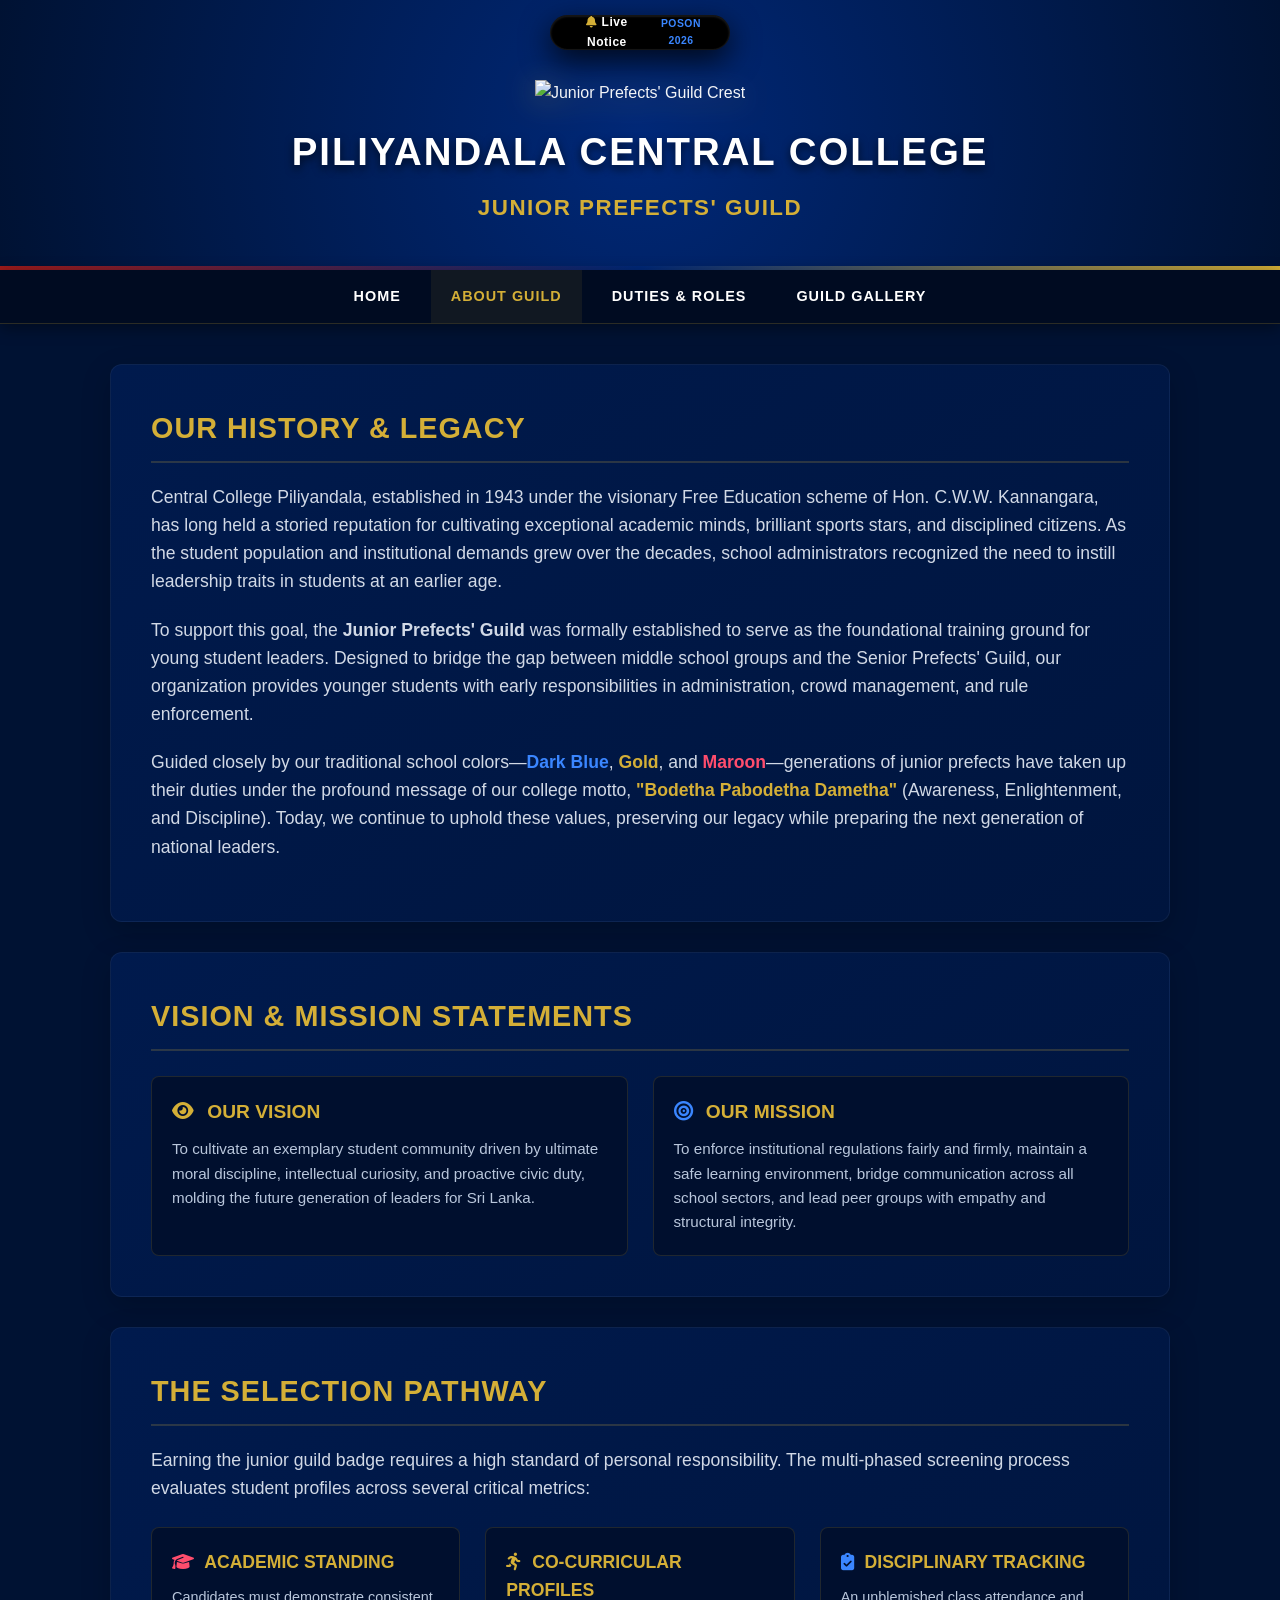
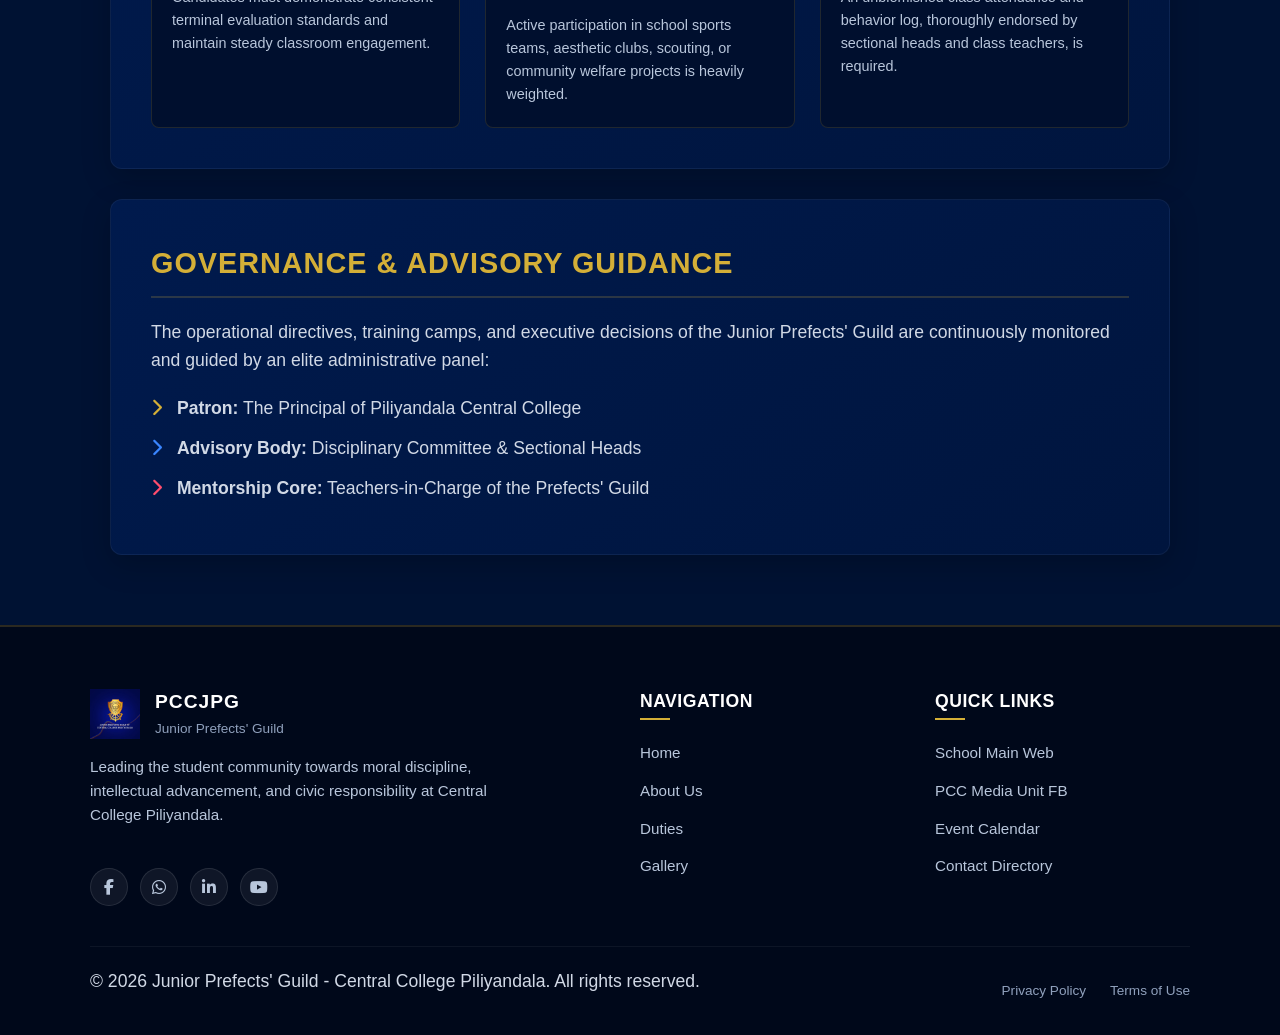
==== about.html @ 71991568 "Add files via upload" ====
<!DOCTYPE html>
<html lang="en">
<head>
    <meta charset="UTF-8">
    <meta name="viewport" content="width=device-width, initial-scale=1.0">
    <title>About Us | Junior Prefect Guild</title>
    <link rel="icon" type="image/png" href="logo2.png">
    <link rel="stylesheet" href="https://cdnjs.cloudflare.com/ajax/libs/font-awesome/6.4.2/css/all.min.css">
    <link rel="stylesheet" href="style.css">
</head>
<body>

    <header>
        <div class="dynamic-island-wrapper" tabIndex="0">
            <div class="dynamic-island">
                <div class="island-compact">
                    <span><i class="fas fa-bell"></i> Live Notice</span>
                    <span style="color: #3a86ff; font-size: 0.65rem;">POSON 2026</span>
                </div>
                <div class="island-expanded">
                    <div class="island-header">
                        <h4>Bathi Gee Saraniya</h4>
                        <span class="island-tag">June 2026</span>
                    </div>
                    <p>In commemoration of Poson, the Guild will actively spearhead event crowd control management, safety zoning blueprints, and traditional structural lantern lighting architectures at the main school arena.</p>
                </div>
            </div>
        </div>

        <img src="logo1.png" alt="Junior Prefects' Guild Crest" class="crest-img">
        <h1>Piliyandala Central College</h1>
        <div class="subtitle">Junior Prefects' Guild</div>
    </header>

    <nav>
        <a href="index.html">Home</a>
        <a href="about.html" class="active">About Guild</a>
        <a href="duties.html">Duties & Roles</a>
        <a href="gallery.html">Guild Gallery</a>
    </nav>

    <div class="container">
        <section>
            <h2>Our History & Legacy</h2>
            <p>Central College Piliyandala, established in 1943 under the visionary Free Education scheme of Hon. C.W.W. Kannangara, has long held a storied reputation for cultivating exceptional academic minds, brilliant sports stars, and disciplined citizens. As the student population and institutional demands grew over the decades, school administrators recognized the need to instill leadership traits in students at an earlier age.</p>
            <p>To support this goal, the <strong>Junior Prefects' Guild</strong> was formally established to serve as the foundational training ground for young student leaders. Designed to bridge the gap between middle school groups and the Senior Prefects' Guild, our organization provides younger students with early responsibilities in administration, crowd management, and rule enforcement.</p>
            <p>Guided closely by our traditional school colors—<span class="color-blue">Dark Blue</span>, <span class="color-gold">Gold</span>, and <span class="color-maroon">Maroon</span>—generations of junior prefects have taken up their duties under the profound message of our college motto, <span class="color-gold">"Bodetha Pabodetha Dametha"</span> (Awareness, Enlightenment, and Discipline). Today, we continue to uphold these values, preserving our legacy while preparing the next generation of national leaders.</p>
        </section>

        <section>
            <h2>Vision & Mission Statements</h2>
            <div class="grid">
                <div class="card">
                    <div class="card-content">
                        <h3><i class="fas fa-eye" style="color: #d4af37; margin-right: 8px;"></i> Our Vision</h3>
                        <p>To cultivate an exemplary student community driven by ultimate moral discipline, intellectual curiosity, and proactive civic duty, molding the future generation of leaders for Sri Lanka.</p>
                    </div>
                </div>
                <div class="card">
                    <div class="card-content">
                        <h3><i class="fas fa-bullseye" style="color: #3a86ff; margin-right: 8px;"></i> Our Mission</h3>
                        <p>To enforce institutional regulations fairly and firmly, maintain a safe learning environment, bridge communication across all school sectors, and lead peer groups with empathy and structural integrity.</p>
                    </div>
                </div>
            </div>
        </section>

        <section>
            <h2>The Selection Pathway</h2>
            <p>Earning the junior guild badge requires a high standard of personal responsibility. The multi-phased screening process evaluates student profiles across several critical metrics:</p>
            <div class="grid" style="grid-template-columns: repeat(auto-fit, minmax(240px, 1fr));">
                <div class="card">
                    <div class="card-content">
                        <h3 style="font-size: 1.1rem;"><i class="fas fa-graduation-cap" style="color: #ff4d6d; margin-right: 6px;"></i> Academic Standing</h3>
                        <p style="font-size: 0.9rem; color: #b8c6db;">Candidates must demonstrate consistent terminal evaluation standards and maintain steady classroom engagement.</p>
                    </div>
                </div>
                <div class="card">
                    <div class="card-content">
                        <h3 style="font-size: 1.1rem;"><i class="fas fa-running" style="color: #d4af37; margin-right: 6px;"></i> Co-Curricular Profiles</h3>
                        <p style="font-size: 0.9rem; color: #b8c6db;">Active participation in school sports teams, aesthetic clubs, scouting, or community welfare projects is heavily weighted.</p>
                    </div>
                </div>
                <div class="card">
                    <div class="card-content">
                        <h3 style="font-size: 1.1rem;"><i class="fas fa-clipboard-check" style="color: #3a86ff; margin-right: 6px;"></i> Disciplinary Tracking</h3>
                        <p style="font-size: 0.9rem; color: #b8c6db;">An unblemished class attendance and behavior log, thoroughly endorsed by sectional heads and class teachers, is required.</p>
                    </div>
                </div>
            </div>
        </section>

        <section>
            <h2>Governance & Advisory Guidance</h2>
            <p>The operational directives, training camps, and executive decisions of the Junior Prefects' Guild are continuously monitored and guided by an elite administrative panel:</p>
            <ul style="list-style-type: none; padding-left: 0; color: #d1d9e6; font-size: 1.1rem;">
                <li style="margin-bottom: 12px;"><i class="fas fa-chevron-right" style="color: #d4af37; margin-right: 10px;"></i> <strong>Patron:</strong> The Principal of Piliyandala Central College</li>
                <li style="margin-bottom: 12px;"><i class="fas fa-chevron-right" style="color: #3a86ff; margin-right: 10px;"></i> <strong>Advisory Body:</strong> Disciplinary Committee & Sectional Heads</li>
                <li style="margin-bottom: 12px;"><i class="fas fa-chevron-right" style="color: #ff4d6d; margin-right: 10px;"></i> <strong>Mentorship Core:</strong> Teachers-in-Charge of the Prefects' Guild</li>
            </ul>
        </section>
    </div>

    <footer>
        <div class="footer-container">
            <div class="footer-branding">
                <div class="footer-logo-area">
                    <img src="logo.png" alt="Guild Logo" class="footer-logo">
                    <div class="footer-title">
                        <h3>PCCJPG</h3>
                        <p>Junior Prefects' Guild</p>
                    </div>
                </div>
                <p class="footer-desc">Leading the student community towards moral discipline, intellectual advancement, and civic responsibility at Central College Piliyandala.</p>
                <div class="footer-socials">
                    <a href="#" class="social-icon" aria-label="Facebook"><i class="fab fa-facebook-f"></i></a>
                    <a href="#" class="social-icon" aria-label="WhatsApp"><i class="fab fa-whatsapp"></i></a>
                    <a href="#" class="social-icon" aria-label="LinkedIn"><i class="fab fa-linkedin-in"></i></a>
                    <a href="#" class="social-icon" aria-label="YouTube"><i class="fab fa-youtube"></i></a>
                </div>
            </div>

            <div class="footer-column">
                <h4>Navigation</h4>
                <ul>
                    <li><a href="index.html">Home</a></li>
                    <li><a href="about.html">About Us</a></li>
                    <li><a href="duties.html">Duties</a></li>
                    <li><a href="gallery.html">Gallery</a></li>
                </ul>
            </div>

            <div class="footer-column">
                <h4>Quick Links</h4>
                <ul>
                    <li><a href="https://piliyandalacentral.lk/">School Main Web</a></li>
                    <li><a href="https://www.facebook.com/pccmediaunit/">PCC Media Unit FB</a></li>
                    <li><a href="#">Event Calendar</a></li>
                    <li><a href="#">Contact Directory</a></li>
                </ul>
            </div>
        </div>
        <div class="footer-bottom">
            <p>&copy; 2026 Junior Prefects' Guild - Central College Piliyandala. All rights reserved.</p>
            <div class="footer-bottom-links">
                <a href="#">Privacy Policy</a>
                <a href="#">Terms of Use</a>
            </div>
        </div>
    </footer>

</body>
</html>
---- style.css ----
/* ==========================================
   1. RESET & BASE STYLES
   ========================================== */
* {
    margin: 0;
    padding: 0;
    box-sizing: border-box;
    font-family: 'Segoe UI', -apple-system, BlinkMacSystemFont, Roboto, sans-serif;
}

body {
    background-color: #001233; /* Dark Navy Blue */
    color: #f4f6f9;
    line-height: 1.6;
    display: flex;
    flex-direction: column;
    min-height: 100vh;
}

/* ==========================================
   2. HEADER & HERO SECTION
   ========================================== */
header {
    background: radial-gradient(circle at center, #002878 0%, #001233 100%);
    padding: 80px 20px 40px 20px; /* Increased top padding to accommodate the Island */
    text-align: center;
    position: relative;
    border-bottom: 4px solid #d4af37; /* Gold Accent */
}

header::before {
    content: '';
    position: absolute;
    bottom: -4px;
    left: 0;
    width: 100%;
    height: 4px;
    background: linear-gradient(90deg, #9e1b1b 0%, #002878 50%, #d4af37 100%);
    z-index: 2;
}

.crest-img {
    width: 140px;
    height: auto;
    margin-bottom: 15px;
    filter: drop-shadow(0px 4px 15px rgba(212, 175, 55, 0.4));
}

h1 {
    font-size: 2.4rem;
    color: #ffffff;
    text-transform: uppercase;
    letter-spacing: 2px;
    margin-bottom: 8px;
    text-shadow: 0px 4px 8px rgba(0, 0, 0, 0.6);
}

.subtitle {
    font-size: 1.4rem;
    color: #d4af37;
    font-weight: 700;
    text-transform: uppercase;
    letter-spacing: 1.5px;
}

/* ==========================================
   3. NAVIGATION BAR
   ========================================== */
nav {
    background-color: #000b21;
    box-shadow: 0 4px 15px rgba(0,0,0,0.4);
    position: sticky;
    top: 0;
    z-index: 1000;
    border-bottom: 1px solid rgba(212, 175, 55, 0.2);
    display: flex;
    justify-content: center;
    gap: 10px;
}

nav a {
    color: #ffffff;
    text-decoration: none;
    padding: 15px 20px;
    font-weight: 600;
    font-size: 0.9rem;
    text-transform: uppercase;
    letter-spacing: 1px;
    transition: all 0.3s ease;
}

nav a:hover, nav a.active {
    color: #d4af37;
    background-color: rgba(212, 175, 55, 0.08);
}

/* ==========================================
   4. MAIN CONTENT LAYOUT
   ========================================== */
.container {
    max-width: 1100px;
    margin: 40px auto;
    padding: 0 20px;
    flex: 1; 
}

section {
    background: linear-gradient(145deg, #001a4d, #00153e);
    padding: 40px;
    border-radius: 12px;
    margin-bottom: 30px;
    box-shadow: 0 10px 30px rgba(0,0,0,0.2);
    border: 1px solid rgba(255, 255, 255, 0.05);
}

h2 {
    color: #d4af37;
    margin-bottom: 20px;
    font-size: 1.8rem;
    font-weight: 600;
    text-transform: uppercase;
    letter-spacing: 1px;
    border-bottom: 2px solid rgba(212, 175, 55, 0.2);
    padding-bottom: 10px;
}

p {
    font-size: 1.1rem;
    color: #d1d9e6;
    margin-bottom: 20px;
}

.color-blue { color: #3a86ff; font-weight: bold; }
.color-gold { color: #d4af37; font-weight: bold; }
.color-maroon { color: #ff4d6d; font-weight: bold; }

/* ==========================================
   5. CARDS & GRID SYSTEM
   ========================================== */
.grid {
    display: grid;
    grid-template-columns: repeat(auto-fit, minmax(280px, 1fr));
    gap: 25px;
    margin-top: 25px;
}

.card {
    background-color: #000f2e;
    border-radius: 8px;
    border: 1px solid rgba(212, 175, 55, 0.15);
    overflow: hidden;
    transition: all 0.3s ease;
}

.card:hover {
    transform: translateY(-5px);
    border-color: #d4af37;
    box-shadow: 0 12px 25px rgba(0,0,0,0.4);
}

.image-container {
    width: 100%;
    height: 200px;
    background-color: #001a4d;
    position: relative;
    display: flex;
    align-items: center;
    justify-content: center;
    border-bottom: 3px solid #d4af37;
}

.image-container img {
    width: 100%;
    height: 100%;
    object-fit: cover;
}

.image-fallback-text {
    position: absolute;
    color: #8fa0bc;
    font-size: 0.85rem;
    text-transform: uppercase;
    letter-spacing: 1px;
    font-weight: bold;
    text-align: center;
    padding: 10px;
}

.card-content {
    padding: 20px;
}

.card h3 {
    color: #d4af37;
    margin-bottom: 10px;
    font-size: 1.2rem;
    text-transform: uppercase;
}

.card p {
    font-size: 0.95rem;
    color: #b8c6db;
    margin-bottom: 0;
}

/* ==========================================
   6. ADVANCED FOOTER
   ========================================== */
footer {
    background-color: #00081a;
    border-top: 2px solid rgba(212, 175, 55, 0.2);
    padding: 60px 20px 20px 20px;
    margin-top: auto;
}

.footer-container {
    max-width: 1100px;
    margin: 0 auto;
    display: grid;
    grid-template-columns: 2fr 1fr 1fr;
    gap: 40px;
    padding-bottom: 40px;
    border-bottom: 1px solid rgba(255, 255, 255, 0.05);
}

.footer-branding {
    display: flex;
    flex-direction: column;
    gap: 15px;
}

.footer-logo-area {
    display: flex;
    align-items: center;
    gap: 15px;
}

.footer-logo {
    width: 50px;
    height: auto;
}

.footer-title h3 {
    font-size: 1.2rem;
    color: #ffffff;
    text-transform: uppercase;
    letter-spacing: 1px;
}

.footer-title p {
    font-size: 0.85rem;
    color: #8fa0bc;
    margin-bottom: 0;
}

.footer-desc {
    font-size: 0.95rem;
    color: #b8c6db;
    max-width: 400px;
}

.footer-socials {
    display: flex;
    gap: 12px;
    margin-top: 5px;
}

.social-icon {
    width: 38px;
    height: 38px;
    background-color: rgba(255, 255, 255, 0.06);
    border: 1px solid rgba(255, 255, 255, 0.1);
    border-radius: 50%;
    display: flex;
    align-items: center;
    justify-content: center;
    color: #b8c6db;
    text-decoration: none;
    font-size: 1rem;
    transition: all 0.3s cubic-bezier(0.25, 0.8, 0.25, 1);
}

.social-icon:hover {
    background-color: #d4af37;
    color: #00081a;
    border-color: #d4af37;
    transform: translateY(-3px);
    box-shadow: 0 5px 15px rgba(212, 175, 55, 0.3);
}

.footer-column h4 {
    color: #ffffff;
    font-size: 1.1rem;
    margin-bottom: 20px;
    text-transform: uppercase;
    letter-spacing: 0.5px;
    position: relative;
    padding-bottom: 5px;
}

.footer-column h4::after {
    content: '';
    position: absolute;
    bottom: 0;
    left: 0;
    width: 30px;
    height: 2px;
    background-color: #d4af37;
}

.footer-column ul {
    list-style: none;
}

.footer-column ul li {
    margin-bottom: 12px;
}

.footer-column ul li a {
    color: #b8c6db;
    text-decoration: none;
    font-size: 0.95rem;
    transition: color 0.2s ease;
}

.footer-column ul li a:hover {
    color: #d4af37;
}

.footer-bottom {
    max-width: 1100px;
    margin: 20px auto 0 auto;
    display: flex;
    justify-content: space-between;
    align-items: center;
    font-size: 0.85rem;
    color: #8fa0bc;
}

.footer-bottom-links a {
    color: #8fa0bc;
    text-decoration: none;
    margin-left: 20px;
}

.footer-bottom-links a:hover {
    color: #d4af37;
}

/* ==========================================
   7. RESPONSIVE DESIGN
   ========================================== */
@media (max-width: 768px) {
    header { padding: 50px 15px 30px 15px; }
    .crest-img { width: 110px; }
    h1 { font-size: 1.6rem; }
    .subtitle { font-size: 1.1rem; }
    
    nav {
        flex-direction: column;
        gap: 0;
    }
    nav a {
        padding: 12px 0;
        width: 100%;
        text-align: center;
        border-bottom: 1px solid rgba(255,255,255,0.05);
    }
    
    section { padding: 25px 20px; }

    .footer-container {
        grid-template-columns: 1fr;
        gap: 30px;
    }

    .footer-bottom {
        flex-direction: column;
        gap: 10px;
        text-align: center;
    }
    .footer-bottom-links a {
        margin: 0 10px;
    }
}

/* ==========================================
   8. APPLE DYNAMIC ISLAND COMPONENT
   ========================================== */
.dynamic-island-wrapper {
    position: absolute;
    top: 15px;
    left: 50%;
    transform: translateX(-50%);
    z-index: 9999;
    perspective: 1000px;
}

.dynamic-island {
    width: 180px;
    height: 35px;
    background-color: #000000;
    border-radius: 30px;
    border: 1px solid rgba(255, 255, 255, 0.08);
    box-shadow: 0 10px 30px rgba(0, 0, 0, 0.8), inset 0 1px 2px rgba(255, 255, 255, 0.1);
    display: flex;
    align-items: center;
    justify-content: center;
    overflow: hidden;
    padding: 0 15px;
    transition: all 0.5s cubic-bezier(0.175, 0.885, 0.32, 1.275);
    cursor: pointer;
}

/* Default state compact contents */
.island-compact {
    display: flex;
    align-items: center;
    justify-content: space-between;
    width: 100%;
    color: #ffffff;
    font-size: 0.75rem;
    font-weight: bold;
    letter-spacing: 0.5px;
    transition: opacity 0.2s ease;
}

.island-compact i {
    color: #d4af37;
    animation: pulse 2s infinite ease-in-out;
}

.island-expanded {
    display: none;
    opacity: 0;
    width: 100%;
    text-align: left;
    color: #ffffff;
    transition: opacity 0.4s ease;
}

/* Active / Hover Expansion State */
.dynamic-island-wrapper:hover .dynamic-island,
.dynamic-island-wrapper:focus-within .dynamic-island {
    width: 350px;
    height: auto;
    min-height: 140px;
    border-radius: 24px;
    padding: 20px;
    box-shadow: 0 20px 45px rgba(0, 0, 0, 0.9);
    border-color: rgba(212, 175, 55, 0.3);
}

.dynamic-island-wrapper:hover .island-compact {
    display: none;
    opacity: 0;
}

.dynamic-island-wrapper:hover .island-expanded {
    display: block;
    opacity: 1;
}

/* Expanded typography inner layout */
.island-header {
    display: flex;
    align-items: center;
    justify-content: space-between;
    margin-bottom: 10px;
    border-bottom: 1px solid rgba(255, 255, 255, 0.1);
    padding-bottom: 5px;
}

.island-tag {
    font-size: 0.65rem;
    background-color: rgba(58, 134, 255, 0.2);
    color: #3a86ff;
    padding: 2px 8px;
    border-radius: 20px;
    text-transform: uppercase;
    font-weight: bold;
}

.island-header h4 {
    font-size: 0.95rem;
    color: #d4af37;
    text-transform: uppercase;
    letter-spacing: 0.5px;
}

.island-expanded p {
    font-size: 0.8rem;
    line-height: 1.4;
    color: #b8c6db;
    margin-bottom: 0;
}

@keyframes pulse {
    0% { transform: scale(1); opacity: 0.8; }
    50% { transform: scale(1.2); opacity: 1; color: #ff4d6d; }
    100% { transform: scale(1); opacity: 0.8; }
}

@media (max-width: 480px) {
    .dynamic-island-wrapper:hover .dynamic-island {
        width: 290px;
    }
}
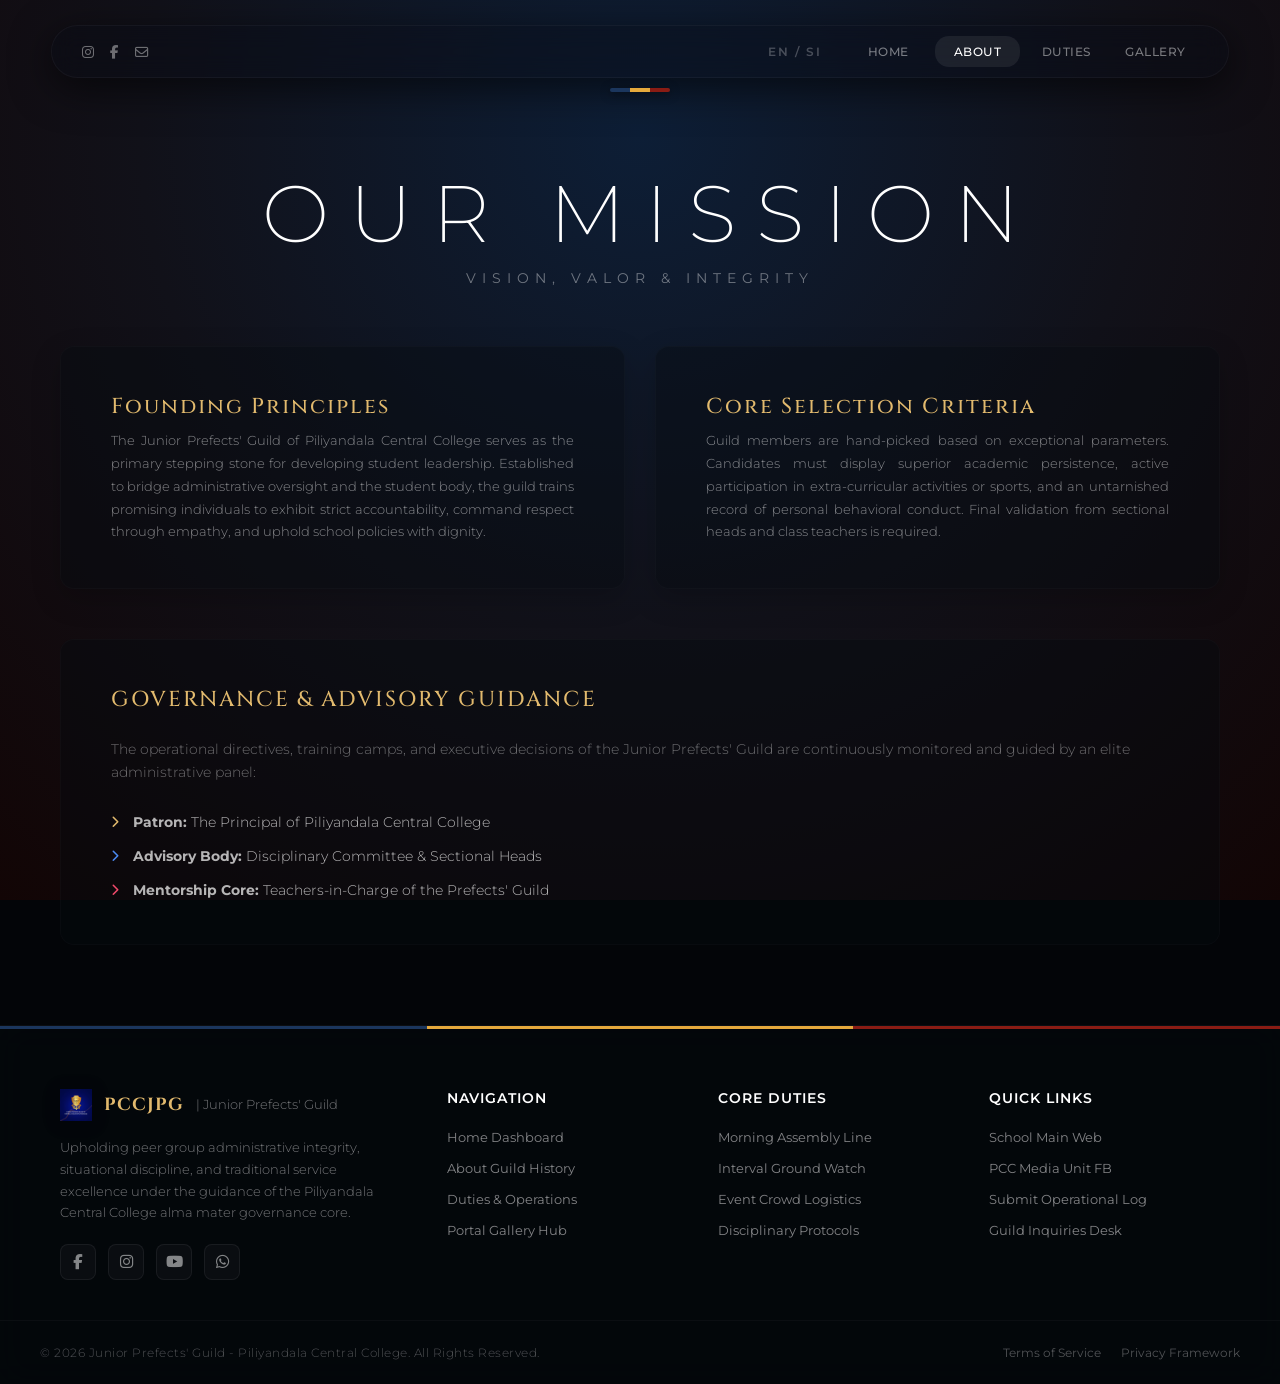
==== commit 762418c4: "Add files via upload" ====
--- a/about.html
+++ b/about.html
@@ -3,151 +3,149 @@
 <head>
     <meta charset="UTF-8">
     <meta name="viewport" content="width=device-width, initial-scale=1.0">
-    <title>About Us | Junior Prefect Guild</title>
-    <link rel="icon" type="image/png" href="logo2.png">
-    <link rel="stylesheet" href="https://cdnjs.cloudflare.com/ajax/libs/font-awesome/6.4.2/css/all.min.css">
+    <title>About Us | Junior Prefects' Guild - PCC</title>
     <link rel="stylesheet" href="style.css">
+    <link rel="stylesheet" href="https://cdnjs.cloudflare.com/ajax/libs/font-awesome/6.4.0/css/all.min.css">
 </head>
 <body>
 
-    <header>
-        <div class="dynamic-island-wrapper" tabIndex="0">
-            <div class="dynamic-island">
-                <div class="island-compact">
-                    <span><i class="fas fa-bell"></i> Live Notice</span>
-                    <span style="color: #3a86ff; font-size: 0.65rem;">POSON 2026</span>
+    <div class="hero-bg"></div>
+
+    <header class="header-container" style="flex-direction: column; align-items: center;">
+        <div class="dynamic-island">
+            <div class="island-left">
+                
+                <div class="social-icons">
+                    <a href="#"><i class="fa-brands fa-instagram"></i></a>
+                    <a href="#"><i class="fa-brands fa-facebook-f"></i></a>
+                    <a href="#"><i class="fa-regular fa-envelope"></i></a>
                 </div>
-                <div class="island-expanded">
-                    <div class="island-header">
-                        <h4>Bathi Gee Saraniya</h4>
-                        <span class="island-tag">June 2026</span>
-                    </div>
-                    <p>In commemoration of Poson, the Guild will actively spearhead event crowd control management, safety zoning blueprints, and traditional structural lantern lighting architectures at the main school arena.</p>
+            </div>
+            
+            
+            <div class="island-right">
+                <span class="lang-select">EN / SI</span>
+                <nav class="nav-tabs">
+                    <a href="index.html">HOME</a>
+                    <a href="about.html" class="active">ABOUT</a>
+                    <a href="duties.html">DUTIES</a>
+                    <a href="gallery.html">GALLERY</a>
+                </nav>
+            </div>
+        </div>
+
+        <div class="color-strip-container">
+            <div class="color-strip"></div>
+        </div>
+    </header>
+
+    <main class="content-wrapper">
+        <section class="section-container">
+            
+            <div class="hero-main">
+                <h1 class="main-title">OUR MISSION</h1>
+                <p class="college-tag">VISION, VALOR & INTEGRITY</p>
+            </div>
+
+            <div class="two-col-grid">
+                <div class="glass-card wide-panel info-text-col border-highlight">
+                    <h2 class="block-heading-gold font-margin">Founding Principles</h2>
+                    <p class="panel-para">The Junior Prefects' Guild of Piliyandala Central College serves as the primary stepping stone for developing student leadership. Established to bridge administrative oversight and the student body, the guild trains promising individuals to exhibit strict accountability, command respect through empathy, and uphold school policies with dignity.</p>
+                </div>
+                <div class="glass-card wide-panel info-text-col">
+                    <h2 class="block-heading-gold font-margin">Core Selection Criteria</h2>
+                    <p class="panel-para">Guild members are hand-picked based on exceptional parameters. Candidates must display superior academic persistence, active participation in extra-curricular activities or sports, and an untarnished record of personal behavioral conduct. Final validation from sectional heads and class teachers is required.</p>
+                </div>
+            </div>
+
+            <div class="portal-block-container">
+                <div class="glass-panel wide-panel">
+                    <h2 class="block-heading-gold">GOVERNANCE & ADVISORY GUIDANCE</h2>
+                    <p class="section-subtext">The operational directives, training camps, and executive decisions of the Junior Prefects' Guild are continuously monitored and guided by an elite administrative panel:</p>
+                    
+                    <ul class="governance-list">
+                        <li>
+                            <i class="fa-solid fa-chevron-right yellow-gold"></i> 
+                            <span><strong>Patron:</strong> The Principal of Piliyandala Central College</span>
+                        </li>
+                        <li>
+                            <i class="fa-solid fa-chevron-right blue-accent"></i> 
+                            <span><strong>Advisory Body:</strong> Disciplinary Committee & Sectional Heads</span>
+                        </li>
+                        <li>
+                            <i class="fa-solid fa-chevron-right pink-accent"></i> 
+                            <span><strong>Mentorship Core:</strong> Teachers-in-Charge of the Prefects' Guild</span>
+                        </li>
+                    </ul>
+                </div>
+            </div>
+
+        </section>
+    </main>
+
+	
+<footer class="site-footer">
+        <div class="footer-color-strip"></div>
+        
+        <div class="footer-main-content">
+            
+            <div class="footer-brand-column">
+                <div class="footer-logo-header">
+                    <img src="logo.png" alt="Guild Logo" class="footer-mini-logo">
+                    <h3>PCCJPG</h3>
+		    <p> | Junior Prefects' Guild</p>
+                </div>
+                <p>Upholding peer group administrative integrity, situational discipline, and traditional service excellence under the guidance of the Piliyandala Central College alma mater governance core.</p>
+                
+                <div class="footer-social-row">
+                    <a href="#" aria-label="Facebook"><i class="fa-brands fa-facebook-f"></i></a>
+                    <a href="#" aria-label="Instagram"><i class="fa-brands fa-instagram"></i></a>
+                    <a href="#" aria-label="YouTube"><i class="fa-brands fa-youtube"></i></a>
+                    <a href="https://whatsapp.com/channel/0029VbBQIT79mrGWxrXcm83q" aria-label="WhatsApp"><i class="fa-brands fa-whatsapp"></i></a>
+                </div>
+            </div>
+
+            <div class="footer-nav-column">
+                <h4>NAVIGATION</h4>
+                <ul class="footer-links-list">
+                    <li><a href="index.html">Home Dashboard</a></li>
+                    <li><a href="about.html">About Guild History</a></li>
+                    <li><a href="duties.html">Duties & Operations</a></li>
+                    <li><a href="gallery.html">Portal Gallery Hub</a></li>
+                </ul>
+            </div>
+
+            <div class="footer-nav-column">
+                <h4>CORE DUTIES</h4>
+                <ul class="footer-links-list">
+                    <li><a href="duties.html">Morning Assembly Line</a></li>
+                    <li><a href="duties.html">Interval Ground Watch</a></li>
+                    <li><a href="duties.html">Event Crowd Logistics</a></li>
+                    <li><a href="duties.html">Disciplinary Protocols</a></li>
+                </ul>
+            </div>
+
+            <div class="footer-nav-column">
+                <h4>QUICK LINKS</h4>
+                <ul class="footer-links-list">
+                    <li><a href="https://piliyandalacentral.lk/">School Main Web</a></li>
+                    <li><a href="https://www.facebook.com/pccmediaunit/">PCC Media Unit FB</a></li>
+                    <li><a href="#">Submit Operational Log</a></li>
+                    <li><a href="#">Guild Inquiries Desk</a></li>
+                </ul>
+            </div>
+
+        </div>
+
+        <div class="footer-base-legal">
+            <div class="footer-base-container">
+                <p>&copy; 2026 Junior Prefects' Guild - Piliyandala Central College. All Rights Reserved.</p>
+                <div class="footer-legal-links">
+                    <a href="#">Terms of Service</a>
+                    <a href="#">Privacy Framework</a>
                 </div>
             </div>
         </div>
-
-        <img src="logo1.png" alt="Junior Prefects' Guild Crest" class="crest-img">
-        <h1>Piliyandala Central College</h1>
-        <div class="subtitle">Junior Prefects' Guild</div>
-    </header>
-
-    <nav>
-        <a href="index.html">Home</a>
-        <a href="about.html" class="active">About Guild</a>
-        <a href="duties.html">Duties & Roles</a>
-        <a href="gallery.html">Guild Gallery</a>
-    </nav>
-
-    <div class="container">
-        <section>
-            <h2>Our History & Legacy</h2>
-            <p>Central College Piliyandala, established in 1943 under the visionary Free Education scheme of Hon. C.W.W. Kannangara, has long held a storied reputation for cultivating exceptional academic minds, brilliant sports stars, and disciplined citizens. As the student population and institutional demands grew over the decades, school administrators recognized the need to instill leadership traits in students at an earlier age.</p>
-            <p>To support this goal, the <strong>Junior Prefects' Guild</strong> was formally established to serve as the foundational training ground for young student leaders. Designed to bridge the gap between middle school groups and the Senior Prefects' Guild, our organization provides younger students with early responsibilities in administration, crowd management, and rule enforcement.</p>
-            <p>Guided closely by our traditional school colors—<span class="color-blue">Dark Blue</span>, <span class="color-gold">Gold</span>, and <span class="color-maroon">Maroon</span>—generations of junior prefects have taken up their duties under the profound message of our college motto, <span class="color-gold">"Bodetha Pabodetha Dametha"</span> (Awareness, Enlightenment, and Discipline). Today, we continue to uphold these values, preserving our legacy while preparing the next generation of national leaders.</p>
-        </section>
-
-        <section>
-            <h2>Vision & Mission Statements</h2>
-            <div class="grid">
-                <div class="card">
-                    <div class="card-content">
-                        <h3><i class="fas fa-eye" style="color: #d4af37; margin-right: 8px;"></i> Our Vision</h3>
-                        <p>To cultivate an exemplary student community driven by ultimate moral discipline, intellectual curiosity, and proactive civic duty, molding the future generation of leaders for Sri Lanka.</p>
-                    </div>
-                </div>
-                <div class="card">
-                    <div class="card-content">
-                        <h3><i class="fas fa-bullseye" style="color: #3a86ff; margin-right: 8px;"></i> Our Mission</h3>
-                        <p>To enforce institutional regulations fairly and firmly, maintain a safe learning environment, bridge communication across all school sectors, and lead peer groups with empathy and structural integrity.</p>
-                    </div>
-                </div>
-            </div>
-        </section>
-
-        <section>
-            <h2>The Selection Pathway</h2>
-            <p>Earning the junior guild badge requires a high standard of personal responsibility. The multi-phased screening process evaluates student profiles across several critical metrics:</p>
-            <div class="grid" style="grid-template-columns: repeat(auto-fit, minmax(240px, 1fr));">
-                <div class="card">
-                    <div class="card-content">
-                        <h3 style="font-size: 1.1rem;"><i class="fas fa-graduation-cap" style="color: #ff4d6d; margin-right: 6px;"></i> Academic Standing</h3>
-                        <p style="font-size: 0.9rem; color: #b8c6db;">Candidates must demonstrate consistent terminal evaluation standards and maintain steady classroom engagement.</p>
-                    </div>
-                </div>
-                <div class="card">
-                    <div class="card-content">
-                        <h3 style="font-size: 1.1rem;"><i class="fas fa-running" style="color: #d4af37; margin-right: 6px;"></i> Co-Curricular Profiles</h3>
-                        <p style="font-size: 0.9rem; color: #b8c6db;">Active participation in school sports teams, aesthetic clubs, scouting, or community welfare projects is heavily weighted.</p>
-                    </div>
-                </div>
-                <div class="card">
-                    <div class="card-content">
-                        <h3 style="font-size: 1.1rem;"><i class="fas fa-clipboard-check" style="color: #3a86ff; margin-right: 6px;"></i> Disciplinary Tracking</h3>
-                        <p style="font-size: 0.9rem; color: #b8c6db;">An unblemished class attendance and behavior log, thoroughly endorsed by sectional heads and class teachers, is required.</p>
-                    </div>
-                </div>
-            </div>
-        </section>
-
-        <section>
-            <h2>Governance & Advisory Guidance</h2>
-            <p>The operational directives, training camps, and executive decisions of the Junior Prefects' Guild are continuously monitored and guided by an elite administrative panel:</p>
-            <ul style="list-style-type: none; padding-left: 0; color: #d1d9e6; font-size: 1.1rem;">
-                <li style="margin-bottom: 12px;"><i class="fas fa-chevron-right" style="color: #d4af37; margin-right: 10px;"></i> <strong>Patron:</strong> The Principal of Piliyandala Central College</li>
-                <li style="margin-bottom: 12px;"><i class="fas fa-chevron-right" style="color: #3a86ff; margin-right: 10px;"></i> <strong>Advisory Body:</strong> Disciplinary Committee & Sectional Heads</li>
-                <li style="margin-bottom: 12px;"><i class="fas fa-chevron-right" style="color: #ff4d6d; margin-right: 10px;"></i> <strong>Mentorship Core:</strong> Teachers-in-Charge of the Prefects' Guild</li>
-            </ul>
-        </section>
-    </div>
-
-    <footer>
-        <div class="footer-container">
-            <div class="footer-branding">
-                <div class="footer-logo-area">
-                    <img src="logo.png" alt="Guild Logo" class="footer-logo">
-                    <div class="footer-title">
-                        <h3>PCCJPG</h3>
-                        <p>Junior Prefects' Guild</p>
-                    </div>
-                </div>
-                <p class="footer-desc">Leading the student community towards moral discipline, intellectual advancement, and civic responsibility at Central College Piliyandala.</p>
-                <div class="footer-socials">
-                    <a href="#" class="social-icon" aria-label="Facebook"><i class="fab fa-facebook-f"></i></a>
-                    <a href="#" class="social-icon" aria-label="WhatsApp"><i class="fab fa-whatsapp"></i></a>
-                    <a href="#" class="social-icon" aria-label="LinkedIn"><i class="fab fa-linkedin-in"></i></a>
-                    <a href="#" class="social-icon" aria-label="YouTube"><i class="fab fa-youtube"></i></a>
-                </div>
-            </div>
-
-            <div class="footer-column">
-                <h4>Navigation</h4>
-                <ul>
-                    <li><a href="index.html">Home</a></li>
-                    <li><a href="about.html">About Us</a></li>
-                    <li><a href="duties.html">Duties</a></li>
-                    <li><a href="gallery.html">Gallery</a></li>
-                </ul>
-            </div>
-
-            <div class="footer-column">
-                <h4>Quick Links</h4>
-                <ul>
-                    <li><a href="https://piliyandalacentral.lk/">School Main Web</a></li>
-                    <li><a href="https://www.facebook.com/pccmediaunit/">PCC Media Unit FB</a></li>
-                    <li><a href="#">Event Calendar</a></li>
-                    <li><a href="#">Contact Directory</a></li>
-                </ul>
-            </div>
-        </div>
-        <div class="footer-bottom">
-            <p>&copy; 2026 Junior Prefects' Guild - Central College Piliyandala. All rights reserved.</p>
-            <div class="footer-bottom-links">
-                <a href="#">Privacy Policy</a>
-                <a href="#">Terms of Use</a>
-            </div>
-        </div>
     </footer>
-
 </body>
 </html>
--- a/style.css
+++ b/style.css
@@ -1,508 +1,1036 @@
-/* ==========================================
-   1. RESET & BASE STYLES
-   ========================================== */
+/* --- Fonts Style Initialization --- */
+@import url('https://fonts.googleapis.com/css2?family=Cinzel:wght@400;500;700&family=Montserrat:wght@200;300;400;500;600;700&display=swap');
+
+/* --- Reset & Global Configurations --- */
 * {
     margin: 0;
     padding: 0;
     box-sizing: border-box;
-    font-family: 'Segoe UI', -apple-system, BlinkMacSystemFont, Roboto, sans-serif;
+    scroll-behavior: smooth;
 }
 
 body {
-    background-color: #001233; /* Dark Navy Blue */
-    color: #f4f6f9;
-    line-height: 1.6;
-    display: flex;
-    flex-direction: column;
+    font-family: 'Montserrat', sans-serif;
+    background-color: #030508;
+    color: #cbd5e1;
+    overflow-x: hidden;
     min-height: 100vh;
 }
 
-/* ==========================================
-   2. HEADER & HERO SECTION
-   ========================================== */
-header {
-    background: radial-gradient(circle at center, #002878 0%, #001233 100%);
-    padding: 80px 20px 40px 20px; /* Increased top padding to accommodate the Island */
-    text-align: center;
-    position: relative;
-    border-bottom: 4px solid #d4af37; /* Gold Accent */
-}
-
-header::before {
-    content: '';
-    position: absolute;
-    bottom: -4px;
+/* --- Academic Elite Background Matrix --- */
+.hero-bg {
+    position: fixed;
+    top: 0;
+    left: 0;
+    width: 100vw;
+    height: 100vh;
+    /* Rich combination of central college navy blue fading out into an ambient school maroon hue */
+    background: radial-gradient(circle at 50% 15%, #0d1e36 0%, #111119 50%, #120505 100%);
+    z-index: -2;
+    transform: translateZ(0);
+}
+
+/* --- Dynamic Island Header System --- */
+.header-container {
+    position: fixed;
+    top: 25px;
     left: 0;
     width: 100%;
-    height: 4px;
-    background: linear-gradient(90deg, #9e1b1b 0%, #002878 50%, #d4af37 100%);
-    z-index: 2;
-}
-
-.crest-img {
-    width: 140px;
-    height: auto;
-    margin-bottom: 15px;
-    filter: drop-shadow(0px 4px 15px rgba(212, 175, 55, 0.4));
-}
-
-h1 {
-    font-size: 2.4rem;
-    color: #ffffff;
-    text-transform: uppercase;
+    display: flex;
+    flex-direction: column;
+    align-items: center;
+    z-index: 1000;
+}
+
+.dynamic-island {
+    background: rgba(8, 12, 20, 0.4);
+    backdrop-filter: blur(12px);
+    -webkit-backdrop-filter: blur(12px);
+    border: 1px solid rgba(255, 255, 255, 0.04);
+    border-radius: 40px;
+    padding: 10px 30px;
+    display: flex;
+    align-items: center;
+    justify-content: space-between;
+    width: 92%;
+    max-width: 1250px;
+    box-shadow: 0 10px 40px rgba(0, 0, 0, 0.6);
+    transition: background 0.3s ease, border-color 0.3s ease;
+}
+
+.dynamic-island:hover {
+    background: rgba(10, 15, 26, 0.6);
+    border-color: rgba(255, 255, 255, 0.08);
+}
+
+.island-left, .island-right {
+    display: flex;
+    align-items: center;
+    gap: 24px;
+}
+
+/* --- Action Components & Navigation Tabs --- */
+.cta-book {
+    background-color: #ffffff;
+    color: #030508;
+    padding: 8px 18px;
+    border-radius: 20px;
+    text-decoration: none;
+    font-size: 0.72rem;
+    font-weight: 700;
+    letter-spacing: 1px;
+    transition: background-color 0.2s, transform 0.2s;
+    display: flex;
+    align-items: center;
+    gap: 6px;
+}
+
+.cta-book:hover {
+    background-color: #e2e8f0;
+    transform: translateY(-1px);
+}
+
+.social-icons a {
+    color: rgba(255, 255, 255, 0.4);
+    margin-right: 12px;
+    font-size: 0.85rem;
+    transition: color 0.2s;
+}
+
+.social-icons a:hover {
+    color: #ffffff;
+}
+
+.lang-select {
+    font-size: 0.72rem;
     letter-spacing: 2px;
+    color: rgba(255, 255, 255, 0.25);
+    font-weight: 600;
+}
+
+/* --- Symmetrical Alignment for Island Blocks --- */
+.island-left, .island-right {
+    display: flex;
+    align-items: center;
+    gap: 24px;
+    flex: 1; /* Forces both left and right sides to take up identical space */
+}
+
+.island-left {
+    justify-content: flex-start;
+}
+
+.island-right {
+    justify-content: flex-end; /* Keeps navigation pushed perfectly to the right */
+}
+
+/* --- Fixed Width Navigation Tabs to Prevent Sizing Shifting --- */
+.nav-tabs {
+    display: flex;
+    gap: 4px;
+    align-items: center;
+}
+
+.nav-tabs a {
+    text-decoration: none;
+    color: rgba(255, 255, 255, 0.45);
+    font-size: 0.78rem;
+    font-weight: 500;
+    letter-spacing: 0.5px;
+    padding: 8px 0;
+    width: 85px; /* Gives every single tab an identical bounding box size */
+    text-align: center; /* Centers text inside that fixed width box */
+    border-radius: 14px;
+    transition: color 0.2s, background-color 0.2s;
+    display: inline-block;
+}
+
+.nav-tabs a:hover, .nav-tabs a.active {
+    color: #ffffff;
+    background: rgba(255, 255, 255, 0.07);
+}
+/* --- Guild Crest Image Logo Emblem --- */
+.logo-emblem {
+    display: flex;
+    align-items: center;
+    justify-content: center;
+}
+
+.guild-logo {
+    height: 150px; /* Smooth height constraints to maintain uniform navbar layout */
+    width: auto;
+    object-fit: contain;
+    display: block;
+    transition: transform 0.3s ease;
+}
+
+.guild-logo:hover {
+    transform: scale(1.05); /* Dynamic micro-interaction hover gesture */
+}
+
+/* --- College Tri-Color Flag Strip --- */
+.color-strip-container {
+    width: 100%;
+    display: flex;
+    justify-content: center; /* Horizontally centers the strip below navbar */
+    margin-top: 10px;        /* Consistent pacing spacing directly under the Dynamic Island */
+    animation: fadeInContent 0.5s ease-out forwards;
+}
+
+.color-strip {
+    width: 60px; /* Elegant compact flag block look */
+    height: 4px; /* Crisp line thickness balance */
+    border-radius: 2px;
+    background: linear-gradient(to right, 
+        #1b365d 0%, #1b365d 33.33%,     /* Blue segment */
+        #e5a93c 33.33%, #e5a93c 66.66%,   /* Yellow segment */
+        #8a1c14 66.66%, #8a1c14 100%      /* Red/Maroon segment */
+    );
+    box-shadow: 0 2px 10px rgba(0, 0, 0, 0.5);
+}
+
+/* --- Layout Structures --- */
+.content-wrapper {
+    padding-top: 130px;
+    min-height: 100vh;
+    display: flex;
+    align-items: center;
+    justify-content: center;
+    animation: fadeInContent 0.4s ease-out forwards;
+}
+
+.section-container {
+    width: 100%;
+    max-width: 1200px;
+    padding: 0 20px 80px 20px;
+}
+
+/* --- Index Specific Landing Elements --- */
+.hero-main {
+    text-align: center;
+    padding: 40px 0 60px 0;
+}
+
+.main-title {
+    font-family: 'Montserrat', sans-serif;
+    font-weight: 200;
+    font-size: 5rem;
+    letter-spacing: 20px;
+    color: #ffffff;
+    text-indent: 20px;
+    line-height: 1.1;
+}
+
+.college-tag {
+    font-size: 0.85rem;
+    letter-spacing: 6px;
+    color: rgba(255, 255, 255, 0.4);
+    margin-top: 12px;
+    font-weight: 400;
+}
+
+/* --- Home Dashboard Info Blocks Grid --- */
+.portal-grid {
+    display: grid;
+    grid-template-columns: 1.4fr 1fr 1fr;
+    gap: 25px;
+    margin-bottom: 50px;
+    align-items: stretch;
+}
+
+.dynamic-overview-card {
+    background: rgba(10, 16, 26, 0.45);
+}
+
+.card-inline-body {
+    display: flex;
+    gap: 20px;
+    height: 100%;
+    align-items: flex-start;
+}
+
+.icon-frame {
+    background: rgba(255, 255, 255, 0.02);
+    border: 1px solid rgba(255, 255, 255, 0.06);
+    border-radius: 10px;
+    width: 48px;
+    height: 48px;
+    display: flex;
+    align-items: center;
+    justify-content: center;
+    font-size: 1.1rem;
+    color: #ffffff;
+    flex-shrink: 0;
+}
+
+.frame-text h3 {
+    font-size: 1rem;
+    font-weight: 600;
+    color: #ffffff;
     margin-bottom: 8px;
-    text-shadow: 0px 4px 8px rgba(0, 0, 0, 0.6);
-}
-
-.subtitle {
-    font-size: 1.4rem;
-    color: #d4af37;
-    font-weight: 700;
-    text-transform: uppercase;
-    letter-spacing: 1.5px;
-}
-
-/* ==========================================
-   3. NAVIGATION BAR
-   ========================================== */
-nav {
-    background-color: #000b21;
-    box-shadow: 0 4px 15px rgba(0,0,0,0.4);
-    position: sticky;
-    top: 0;
-    z-index: 1000;
-    border-bottom: 1px solid rgba(212, 175, 55, 0.2);
-    display: flex;
-    justify-content: center;
-    gap: 10px;
-}
-
-nav a {
+}
+
+.frame-text p {
+    font-size: 0.84rem;
+    line-height: 1.6;
+    color: rgba(255, 255, 255, 0.55);
+    margin-bottom: 16px;
+    font-weight: 300;
+}
+
+.card-link-inline, .explore-link {
+    font-size: 0.78rem;
+    font-weight: 600;
     color: #ffffff;
     text-decoration: none;
-    padding: 15px 20px;
+    display: inline-flex;
+    align-items: center;
+    gap: 8px;
+    transition: opacity 0.2s;
+}
+
+.card-link-inline:hover, .explore-link:hover {
+    opacity: 0.7;
+}
+
+.info-text-col {
+    display: flex;
+    flex-direction: column;
+    justify-content: space-between;
+    padding: 10px 15px;
+}
+
+.info-text-col p {
+    font-size: 0.88rem;
+    line-height: 1.75;
+    color: rgba(255, 255, 255, 0.6);
+    font-weight: 300;
+    text-align: justify;
+}
+
+.border-highlight {
+    border-right: 1px solid rgba(255, 255, 255, 0.06);
+    padding-right: 35px;
+}
+
+/* --- High Performance Glassmorphic Base Panels --- */
+.glass-card {
+    background: rgba(10, 16, 26, 0.3);
+    backdrop-filter: blur(10px);
+    -webkit-backdrop-filter: blur(10px);
+    border: 1px solid rgba(255, 255, 255, 0.03);
+    border-radius: 12px;
+    padding: 24px;
+    box-shadow: 0 10px 30px rgba(0, 0, 0, 0.2);
+    transition: transform 0.25s ease, border-color 0.25s ease, background-color 0.25s ease;
+}
+
+.glass-card:hover {
+    transform: translateY(-2px);
+    border-color: rgba(255, 255, 255, 0.08);
+    background: rgba(13, 22, 36, 0.45);
+}
+
+.glass-card p {
+    font-size: 0.84rem;
+    line-height: 1.7;
+    color: rgba(255, 255, 255, 0.5);
+    font-weight: 300;
+}
+
+/* --- Multi-Column Layout Grid Structural Systems --- */
+.two-col-grid {
+    display: grid;
+    grid-template-columns: repeat(2, 1fr);
+    gap: 30px;
+    margin-bottom: 20px;
+}
+
+.three-col-grid {
+    display: grid;
+    grid-template-columns: repeat(3, 1fr);
+    gap: 25px;
+}
+
+/* --- Block Section Panel Components --- */
+.portal-block-container {
+    margin-top: 50px;
+    width: 100%;
+}
+
+.top-adjustment {
+    margin-top: 20px;
+}
+
+.wide-panel {
+    background: rgba(6, 10, 15, 0.4);
+    border: 1px solid rgba(255, 255, 255, 0.02);
+    border-radius: 14px;
+    padding: 45px 50px;
+}
+
+.block-heading-gold {
+    font-family: 'Cinzel', serif;
+    font-size: 1.35rem;
+    font-weight: 500;
+    letter-spacing: 2px;
+    color: #e2ba6e;
+    margin-bottom: 24px;
+}
+
+.font-margin {
+    margin-bottom: 8px;
+}
+
+.section-subtext {
+    font-size: 0.88rem;
+    color: rgba(255, 255, 255, 0.4);
+    margin-bottom: 30px;
+    font-weight: 300;
+    line-height: 1.6;
+}
+
+.panel-para {
+    font-size: 0.92rem;
+    line-height: 1.85;
+    color: rgba(255, 255, 255, 0.65);
+    margin-bottom: 20px;
+    font-weight: 300;
+    text-align: justify;
+}
+
+.panel-para:last-of-type {
+    margin-bottom: 0;
+}
+
+.panel-para-small {
+    font-size: 0.84rem;
+    line-height: 1.7;
+    color: rgba(255, 255, 255, 0.5);
+    font-weight: 300;
+}
+
+/* --- Operational Shifts Status Trackers --- */
+.status-badge {
+    display: inline-block;
+    font-size: 0.7rem;
     font-weight: 600;
-    font-size: 0.9rem;
+    padding: 4px 10px;
+    border-radius: 4px;
+    letter-spacing: 0.5px;
+    margin-bottom: 12px;
+}
+
+.yellow-bg { background: rgba(226, 186, 110, 0.1); color: #e2ba6e; }
+.blue-bg { background: rgba(75, 138, 242, 0.1); color: #4b8af2; }
+.pink-bg { background: rgba(242, 75, 107, 0.1); color: #f24b6b; }
+
+.margin-top { margin-top: 6px; }
+
+/* --- Pillars Component Section --- */
+.pillar-card {
+    padding: 30px;
+}
+
+.pillar-header {
+    display: flex;
+    align-items: center;
+    gap: 14px;
+    margin-bottom: 16px;
+}
+
+.pillar-header i {
+    font-size: 1.1rem;
+}
+
+.pillar-header h4 {
+    font-size: 0.95rem;
+    font-weight: 600;
+    letter-spacing: 0.5px;
+    color: #ffffff;
+}
+
+/* --- Pathways & Executive Profile Components --- */
+.executive-card {
+    text-align: center;
+    padding: 40px 24px;
+}
+
+.exec-icon-wrapper {
+    font-size: 1.9rem;
+    margin-bottom: 20px;
+}
+
+.executive-card h4 {
+    font-size: 0.92rem;
+    font-weight: 600;
+    color: #ffffff;
+    letter-spacing: 0.8px;
+    margin-bottom: 12px;
+}
+
+.exec-sub {
+    display: block;
+    font-size: 0.72rem;
+    font-weight: 500;
     text-transform: uppercase;
     letter-spacing: 1px;
-    transition: all 0.3s ease;
-}
-
-nav a:hover, nav a.active {
-    color: #d4af37;
-    background-color: rgba(212, 175, 55, 0.08);
-}
-
-/* ==========================================
-   4. MAIN CONTENT LAYOUT
-   ========================================== */
-.container {
-    max-width: 1100px;
-    margin: 40px auto;
-    padding: 0 20px;
-    flex: 1; 
-}
-
-section {
-    background: linear-gradient(145deg, #001a4d, #00153e);
-    padding: 40px;
-    border-radius: 12px;
-    margin-bottom: 30px;
-    box-shadow: 0 10px 30px rgba(0,0,0,0.2);
-    border: 1px solid rgba(255, 255, 255, 0.05);
-}
-
-h2 {
-    color: #d4af37;
-    margin-bottom: 20px;
-    font-size: 1.8rem;
+    color: rgba(255, 255, 255, 0.35);
+    margin-bottom: 16px;
+}
+
+/* --- Governance Structural List Component --- */
+.governance-list {
+    list-style: none;
+    display: flex;
+    flex-direction: column;
+    gap: 16px;
+}
+
+.governance-list li {
+    display: flex;
+    align-items: center;
+    gap: 14px;
+    font-size: 0.9rem;
+    color: rgba(255, 255, 255, 0.7);
+    font-weight: 300;
+}
+
+.governance-list li i {
+    font-size: 0.75rem;
+}
+
+/* --- Gallery Layout and Structural Components --- */
+.gallery-portal-grid {
+    display: grid;
+    grid-template-columns: repeat(2, 1fr);
+    gap: 30px;
+}
+
+.gallery-card-custom {
+    flex-direction: column;
+    padding: 0;
+    overflow: hidden;
+    border-radius: 14px;
+    display: flex;
+}
+
+.full-width-gallery-item {
+    grid-column: 1 / -1;
+}
+
+.video-placeholder-box, .image-placeholder-box {
+    width: 100%;
+    height: 220px;
+    background: linear-gradient(135deg, #0f172a 0%, #020617 100%);
+    position: relative;
+    display: flex;
+    align-items: center;
+    justify-content: center;
+    border-bottom: 1px solid rgba(255, 255, 255, 0.03);
+}
+
+.play-btn-overlay {
+    width: 54px;
+    height: 54px;
+    background: rgba(255, 255, 255, 0.03);
+    border: 1px solid rgba(255, 255, 255, 0.2);
+    border-radius: 50%;
+    display: flex;
+    align-items: center;
+    justify-content: center;
+    font-size: 1rem;
+    color: #ffffff;
+    cursor: pointer;
+    transition: transform 0.2s, background-color 0.2s, border-color 0.2s;
+}
+
+.gallery-card-custom:hover .play-btn-overlay {
+    transform: scale(1.06);
+    background: #ffffff;
+    color: #020617;
+    border-color: #ffffff;
+}
+
+.video-tag {
+    position: absolute;
+    bottom: 12px;
+    right: 15px;
+    font-size: 0.68rem;
+    color: rgba(255, 255, 255, 0.3);
+    letter-spacing: 0.5px;
+}
+
+.box-label {
+    font-size: 0.75rem;
+    font-weight: 500;
+    letter-spacing: 2px;
+    color: rgba(255, 255, 255, 0.15);
+    text-transform: uppercase;
+}
+
+.gallery-card-content {
+    padding: 24px;
+}
+
+.gold-accent-text {
+    font-size: 1.05rem;
     font-weight: 600;
-    text-transform: uppercase;
-    letter-spacing: 1px;
-    border-bottom: 2px solid rgba(212, 175, 55, 0.2);
-    padding-bottom: 10px;
-}
-
-p {
-    font-size: 1.1rem;
-    color: #d1d9e6;
-    margin-bottom: 20px;
-}
-
-.color-blue { color: #3a86ff; font-weight: bold; }
-.color-gold { color: #d4af37; font-weight: bold; }
-.color-maroon { color: #ff4d6d; font-weight: bold; }
-
-/* ==========================================
-   5. CARDS & GRID SYSTEM
-   ========================================== */
-.grid {
-    display: grid;
-    grid-template-columns: repeat(auto-fit, minmax(280px, 1fr));
-    gap: 25px;
-    margin-top: 25px;
-}
-
-.card {
-    background-color: #000f2e;
-    border-radius: 8px;
-    border: 1px solid rgba(212, 175, 55, 0.15);
-    overflow: hidden;
-    transition: all 0.3s ease;
-}
-
-.card:hover {
-    transform: translateY(-5px);
-    border-color: #d4af37;
-    box-shadow: 0 12px 25px rgba(0,0,0,0.4);
-}
-
-.image-container {
-    width: 100%;
-    height: 200px;
-    background-color: #001a4d;
-    position: relative;
-    display: flex;
-    align-items: center;
-    justify-content: center;
-    border-bottom: 3px solid #d4af37;
-}
-
-.image-container img {
-    width: 100%;
-    height: 100%;
-    object-fit: cover;
-}
-
-.image-fallback-text {
-    position: absolute;
-    color: #8fa0bc;
+    color: #ffffff;
+    letter-spacing: 0.5px;
+    margin-bottom: 6px;
+    display: flex;
+    align-items: center;
+    gap: 10px;
+}
+
+.location-badge {
+    display: inline-block;
+    font-size: 0.72rem;
+    font-weight: 500;
+    color: rgba(255, 255, 255, 0.4);
+    background: rgba(255, 255, 255, 0.04);
+    padding: 3px 10px;
+    border-radius: 4px;
+    margin-bottom: 14px;
+}
+
+.gallery-card-content p {
     font-size: 0.85rem;
-    text-transform: uppercase;
-    letter-spacing: 1px;
-    font-weight: bold;
-    text-align: center;
-    padding: 10px;
-}
-
-.card-content {
-    padding: 20px;
-}
-
-.card h3 {
-    color: #d4af37;
-    margin-bottom: 10px;
-    font-size: 1.2rem;
-    text-transform: uppercase;
-}
-
-.card p {
-    font-size: 0.95rem;
-    color: #b8c6db;
-    margin-bottom: 0;
-}
-
-/* ==========================================
-   6. ADVANCED FOOTER
-   ========================================== */
-footer {
-    background-color: #00081a;
-    border-top: 2px solid rgba(212, 175, 55, 0.2);
-    padding: 60px 20px 20px 20px;
-    margin-top: auto;
-}
-
-.footer-container {
-    max-width: 1100px;
-    margin: 0 auto;
-    display: grid;
-    grid-template-columns: 2fr 1fr 1fr;
-    gap: 40px;
-    padding-bottom: 40px;
-    border-bottom: 1px solid rgba(255, 255, 255, 0.05);
-}
-
-.footer-branding {
-    display: flex;
-    flex-direction: column;
-    gap: 15px;
-}
-
-.footer-logo-area {
-    display: flex;
-    align-items: center;
-    gap: 15px;
-}
-
-.footer-logo {
-    width: 50px;
-    height: auto;
-}
-
-.footer-title h3 {
-    font-size: 1.2rem;
-    color: #ffffff;
-    text-transform: uppercase;
-    letter-spacing: 1px;
-}
-
-.footer-title p {
-    font-size: 0.85rem;
-    color: #8fa0bc;
-    margin-bottom: 0;
-}
-
-.footer-desc {
-    font-size: 0.95rem;
-    color: #b8c6db;
-    max-width: 400px;
-}
-
-.footer-socials {
-    display: flex;
-    gap: 12px;
-    margin-top: 5px;
-}
-
-.social-icon {
-    width: 38px;
-    height: 38px;
-    background-color: rgba(255, 255, 255, 0.06);
-    border: 1px solid rgba(255, 255, 255, 0.1);
-    border-radius: 50%;
-    display: flex;
-    align-items: center;
-    justify-content: center;
-    color: #b8c6db;
-    text-decoration: none;
-    font-size: 1rem;
-    transition: all 0.3s cubic-bezier(0.25, 0.8, 0.25, 1);
-}
-
-.social-icon:hover {
-    background-color: #d4af37;
-    color: #00081a;
-    border-color: #d4af37;
-    transform: translateY(-3px);
-    box-shadow: 0 5px 15px rgba(212, 175, 55, 0.3);
-}
-
-.footer-column h4 {
-    color: #ffffff;
-    font-size: 1.1rem;
-    margin-bottom: 20px;
-    text-transform: uppercase;
-    letter-spacing: 0.5px;
-    position: relative;
-    padding-bottom: 5px;
-}
-
-.footer-column h4::after {
-    content: '';
-    position: absolute;
-    bottom: 0;
-    left: 0;
-    width: 30px;
-    height: 2px;
-    background-color: #d4af37;
-}
-
-.footer-column ul {
-    list-style: none;
-}
-
-.footer-column ul li {
-    margin-bottom: 12px;
-}
-
-.footer-column ul li a {
-    color: #b8c6db;
-    text-decoration: none;
-    font-size: 0.95rem;
-    transition: color 0.2s ease;
-}
-
-.footer-column ul li a:hover {
-    color: #d4af37;
-}
-
-.footer-bottom {
-    max-width: 1100px;
-    margin: 20px auto 0 auto;
-    display: flex;
-    justify-content: space-between;
-    align-items: center;
-    font-size: 0.85rem;
-    color: #8fa0bc;
-}
-
-.footer-bottom-links a {
-    color: #8fa0bc;
-    text-decoration: none;
-    margin-left: 20px;
-}
-
-.footer-bottom-links a:hover {
-    color: #d4af37;
-}
-
-/* ==========================================
-   7. RESPONSIVE DESIGN
-   ========================================== */
-@media (max-width: 768px) {
-    header { padding: 50px 15px 30px 15px; }
-    .crest-img { width: 110px; }
-    h1 { font-size: 1.6rem; }
-    .subtitle { font-size: 1.1rem; }
-    
-    nav {
-        flex-direction: column;
-        gap: 0;
-    }
-    nav a {
-        padding: 12px 0;
-        width: 100%;
-        text-align: center;
-        border-bottom: 1px solid rgba(255,255,255,0.05);
-    }
-    
-    section { padding: 25px 20px; }
-
-    .footer-container {
+    line-height: 1.65;
+    color: rgba(255, 255, 255, 0.55);
+}
+
+/* --- Traditional School Micro Asset Colors --- */
+.white-text { color: #ffffff; font-weight: 400; }
+.blue-text { color: #4b8af2; font-weight: 500; }
+.gold-text { color: #e2ba6e; font-weight: 500; }
+.maroon-text { color: #f24b6b; font-weight: 500; }
+
+.yellow-gold { color: #e2ba6e; }
+.blue-accent { color: #4b8af2; }
+.pink-accent { color: #f24b6b; }
+
+/* --- Acceleration Entry Animations --- */
+@keyframes fadeInContent {
+    from { opacity: 0; transform: translateY(6px); }
+    to { opacity: 1; transform: translateY(0); }
+}
+
+/* --- Responsive Layout Breakpoints --- */
+@media (max-width: 1024px) {
+    .portal-grid {
         grid-template-columns: 1fr;
         gap: 30px;
     }
-
-    .footer-bottom {
+    .two-col-grid, .three-col-grid, .gallery-portal-grid {
+        grid-template-columns: 1fr;
+    }
+    .full-width-gallery-item {
+        grid-column: auto;
+    }
+    .border-highlight {
+        border-right: none;
+        border-bottom: 1px solid rgba(255, 255, 255, 0.06);
+        padding-right: 15px;
+        padding-bottom: 30px;
+    }
+    .info-text-col {
+        padding: 10px 5px;
+    }
+    .wide-panel {
+        padding: 35px 25px;
+    }
+    .nav-tabs {
+        display: none; /* Safely hides standard tabs on small devices */
+    }
+    .main-title {
+        font-size: 3.5rem;
+        letter-spacing: 12px;
+        text-indent: 12px;
+    }
+}
+/* --- Smooth Scrolling Section Adjustments --- */
+.section-container {
+    width: 100%;
+    max-width: 1200px;
+    padding: 0 20px 80px 20px;
+    /* Spacing buffer so fixed headers don't overlap sections on smooth scroll */
+    scroll-margin-top: 140px; 
+}
+
+/* --- Responsive Video Embed Container --- */
+.video-embed-box {
+    width: 100%;
+    height: 220px;
+    border-bottom: 1px solid rgba(255, 255, 255, 0.03);
+    overflow: hidden;
+    position: relative;
+}
+
+.video-embed-box iframe {
+    width: 100%;
+    height: 100%;
+    border: none;
+    display: block;
+}
+
+/* --- High-Performance Gallery Image Constraints --- */
+.gallery-display-img {
+    width: 100%;
+    height: 100%;
+    object-fit: cover; /* Crops and centers the image perfectly inside the 220px boundary box */
+    display: block;
+    transition: transform 0.4s ease;
+}
+
+/* Optional Hover Effect: Makes the image zoom slightly when hovering over the card */
+.gallery-card-custom:hover .gallery-display-img {
+    transform: scale(1.04);
+}
+
+/* --- Glassmorphic Inline Fullscreen Button --- */
+.fullscreen-trigger-btn {
+    position: absolute;
+    bottom: 12px;
+    right: 12px;
+    background: rgba(8, 12, 20, 0.7);
+    backdrop-filter: blur(8px);
+    -webkit-backdrop-filter: blur(8px);
+    border: 1px solid rgba(255, 255, 255, 0.1);
+    color: #ffffff;
+    font-family: 'Montserrat', sans-serif;
+    font-size: 0.72rem;
+    font-weight: 600;
+    letter-spacing: 0.5px;
+    padding: 6px 14px;
+    border-radius: 6px;
+    cursor: pointer;
+    display: flex;
+    align-items: center;
+    gap: 6px;
+    z-index: 5;
+    opacity: 0; /* Hidden by default until hover */
+    transform: translateY(4px);
+    transition: opacity 0.3s ease, transform 0.3s ease, background-color 0.2s;
+}
+
+.image-placeholder-box:hover .fullscreen-trigger-btn {
+    opacity: 1;
+    transform: translateY(0);
+}
+
+.fullscreen-trigger-btn:hover {
+    background: rgba(255, 255, 255, 0.9);
+    color: #030508;
+    border-color: #ffffff;
+}
+
+/* --- Fullscreen Lightbox Backdrop System --- */
+.lightbox-overlay {
+    position: fixed;
+    top: 0;
+    left: 0;
+    width: 100vw;
+    height: 100vh;
+    background-color: rgba(3, 5, 8, 0.95);
+    z-index: 2000;
+    display: flex;
+    flex-direction: column;
+    align-items: center;
+    justify-content: center;
+    opacity: 0;
+    pointer-events: none;
+    transition: opacity 0.30s cubic-bezier(0.25, 1, 0.5, 1);
+}
+
+.lightbox-overlay.lightbox-active {
+    opacity: 1;
+    pointer-events: auto;
+}
+
+.lightbox-content-img {
+    max-width: 85%;
+    max-height: 75vh;
+    border-radius: 8px;
+    box-shadow: 0 20px 50px rgba(0, 0, 0, 0.8);
+    transform: scale(0.97);
+    transition: transform 0.35s cubic-bezier(0.25, 1, 0.5, 1);
+}
+
+.lightbox-overlay.lightbox-active .lightbox-content-img {
+    transform: scale(1);
+}
+
+.lightbox-close-btn {
+    position: absolute;
+    top: 30px;
+    right: 40px;
+    background: none;
+    border: none;
+    color: rgba(255, 255, 255, 0.6);
+    font-size: 2.5rem;
+    font-weight: 300;
+    cursor: pointer;
+    transition: color 0.2s;
+    z-index: 2200;
+}
+
+.lightbox-close-btn:hover {
+    color: #ffffff;
+}
+
+.lightbox-caption {
+    margin-top: 20px;
+    font-size: 0.9rem;
+    letter-spacing: 1px;
+    font-weight: 500;
+    color: #e2ba6e;
+    font-family: 'Cinzel', serif;
+    text-align: center;
+}
+
+/* --- Slideshow Lightbox Control Buttons --- */
+.lightbox-nav-btn {
+    position: absolute;
+    top: 50%;
+    transform: translateY(-50%);
+    background: rgba(255, 255, 255, 0.05);
+    border: 1px solid rgba(255, 255, 255, 0.1);
+    color: #ffffff;
+    font-size: 1.5rem;
+    width: 50px;
+    height: 50px;
+    border-radius: 50%;
+    cursor: pointer;
+    display: flex;
+    align-items: center;
+    justify-content: center;
+    transition: background-color 0.2s, color 0.2s;
+    z-index: 2100;
+}
+
+.lightbox-nav-btn:hover {
+    background: #ffffff;
+    color: #030508;
+}
+
+.lightbox-prev { left: 40px; }
+.lightbox-next { right: 40px; }
+
+/* Hide arrows automatically if the item is opened as a single standalone item */
+.lightbox-overlay:not(.has-multiple) .lightbox-nav-btn {
+    display: none;
+}
+
+/* --- Academic Elite Glassmorphic Footer Layout --- */
+.site-footer {
+    width: 100%;
+    background: rgba(6, 10, 15, 0.4);
+    backdrop-filter: blur(16px);
+    -webkit-backdrop-filter: blur(16px);
+    border-top: 1px solid rgba(255, 255, 255, 0.03);
+    margin-top: auto; /* Pushes footer to bottom if body utilizes flex settings */
+    position: relative;
+    z-index: 10;
+}
+
+/* Tri-color line top border signature decoration */
+.footer-color-strip {
+    width: 100%;
+    height: 3px;
+    background: linear-gradient(to right, 
+        #1b365d 0%, #1b365d 33.33%,     /* School Navy Blue */
+        #e5a93c 33.33%, #e5a93c 66.66%,   /* School Golden Yellow */
+        #8a1c14 66.66%, #8a1c14 100%      /* School Maroon Red */
+    );
+}
+
+.footer-main-content {
+    max-width: 1200px;
+    margin: 0 auto;
+    padding: 60px 20px 40px 20px;
+    display: grid;
+    grid-template-columns: 1.5fr repeat(3, 1fr);
+    gap: 40px;
+}
+
+/* Left Brand Pillar styling overrides */
+.footer-brand-column h3 {
+    font-family: 'Cinzel', serif;
+    font-size: 1.15rem;
+    color: #e2ba6e;
+    letter-spacing: 1.5px;
+    margin-bottom: 14px;
+}
+
+.footer-brand-column p {
+    font-size: 0.82rem;
+    line-height: 1.65;
+    color: rgba(255, 255, 255, 0.45);
+    font-weight: 300;
+    max-width: 320px;
+}
+
+/* Nav Column links architecture */
+.footer-nav-column h4 {
+    font-size: 0.88rem;
+    font-weight: 600;
+    letter-spacing: 1px;
+    color: #ffffff;
+    margin-bottom: 20px;
+    position: relative;
+}
+
+.footer-links-list {
+    list-style: none;
+    display: flex;
+    flex-direction: column;
+    gap: 12px;
+}
+
+.footer-links-list li a {
+    font-size: 0.82rem;
+    color: rgba(255, 255, 255, 0.5);
+    text-decoration: none;
+    font-weight: 400;
+    transition: color 0.2s, transform 0.2s;
+    display: inline-block;
+}
+
+.footer-links-list li a:hover {
+    color: #e2ba6e;
+    transform: translateX(3px);
+}
+
+/* Social links specific layout row adjustments */
+.footer-social-row {
+    display: flex;
+    gap: 14px;
+    margin-top: 18px;
+}
+
+.footer-social-row a {
+    width: 34px;
+    height: 34px;
+    background: rgba(255, 255, 255, 0.02);
+    border: 1px solid rgba(255, 255, 255, 0.05);
+    border-radius: 50%;
+    display: flex;
+    align-items: center;
+    justify-content: center;
+    color: rgba(255, 255, 255, 0.4);
+    font-size: 0.85rem;
+    text-decoration: none;
+    transition: all 0.2s ease;
+}
+
+.footer-social-row a:hover {
+    background: rgba(255, 255, 255, 0.08);
+    border-color: rgba(255, 255, 255, 0.2);
+    color: #ffffff;
+    transform: translateY(-2px);
+}
+
+/* Legal base rows alignment configuration */
+.footer-base-legal {
+    border-top: 1px solid rgba(255, 255, 255, 0.03);
+    padding: 24px 20px;
+}
+
+.footer-base-container {
+    max-width: 1200px;
+    margin: 0 auto;
+    display: flex;
+    justify-content: space-between;
+    align-items: center;
+}
+
+.footer-base-container p {
+    font-size: 0.75rem;
+    color: rgba(255, 255, 255, 0.3);
+    font-weight: 300;
+    letter-spacing: 0.5px;
+}
+
+.footer-legal-links {
+    display: flex;
+    gap: 20px;
+}
+
+.footer-legal-links a {
+    font-size: 0.75rem;
+    color: rgba(255, 255, 255, 0.3);
+    text-decoration: none;
+    transition: color 0.2s;
+}
+
+.footer-legal-links a:hover {
+    color: rgba(255, 255, 255, 0.6);
+}
+
+/* Responsive breakdowns for compact devices mapping profiles */
+@media (max-width: 768px) {
+    .footer-main-content {
+        grid-template-columns: 1fr;
+        gap: 35px;
+        padding: 40px 20px 30px 20px;
+    }
+    .footer-base-container {
         flex-direction: column;
-        gap: 10px;
+        gap: 12px;
         text-align: center;
     }
-    .footer-bottom-links a {
-        margin: 0 10px;
-    }
-}
-
-/* ==========================================
-   8. APPLE DYNAMIC ISLAND COMPONENT
-   ========================================== */
-.dynamic-island-wrapper {
-    position: absolute;
-    top: 15px;
-    left: 50%;
-    transform: translateX(-50%);
-    z-index: 9999;
-    perspective: 1000px;
-}
-
-.dynamic-island {
-    width: 180px;
-    height: 35px;
-    background-color: #000000;
-    border-radius: 30px;
-    border: 1px solid rgba(255, 255, 255, 0.08);
-    box-shadow: 0 10px 30px rgba(0, 0, 0, 0.8), inset 0 1px 2px rgba(255, 255, 255, 0.1);
+}
+
+/* --- Brand Alignment adjustments --- */
+.footer-logo-header {
+    display: flex;
+    align-items: center;
+    gap: 12px;
+    margin-bottom: 16px;
+}
+
+.footer-mini-logo {
+    width: 32px;
+    height: 32px;
+    object-fit: contain;
+    filter: drop-shadow(0 2px 8px rgba(0,0,0,0.3));
+}
+
+.footer-logo-header h3 {
+    font-family: 'Cinzel', serif;
+    font-size: 1.1rem;
+    color: #e2ba6e;
+    letter-spacing: 1px;
+    margin-bottom: 0; /* Clear previous margin override */
+}
+
+/* --- Social Media Row Elements --- */
+.footer-social-row {
+    display: flex;
+    gap: 12px;
+    margin-top: 20px;
+}
+
+.footer-social-row a {
+    width: 36px;
+    height: 36px;
+    background: rgba(255, 255, 255, 0.03);
+    border: 1px solid rgba(255, 255, 255, 0.06);
+    border-radius: 8px; /* Slightly rounded square matching your references */
     display: flex;
     align-items: center;
     justify-content: center;
-    overflow: hidden;
-    padding: 0 15px;
-    transition: all 0.5s cubic-bezier(0.175, 0.885, 0.32, 1.275);
-    cursor: pointer;
-}
-
-/* Default state compact contents */
-.island-compact {
-    display: flex;
-    align-items: center;
-    justify-content: space-between;
-    width: 100%;
-    color: #ffffff;
-    font-size: 0.75rem;
-    font-weight: bold;
-    letter-spacing: 0.5px;
-    transition: opacity 0.2s ease;
-}
-
-.island-compact i {
-    color: #d4af37;
-    animation: pulse 2s infinite ease-in-out;
-}
-
-.island-expanded {
-    display: none;
-    opacity: 0;
-    width: 100%;
-    text-align: left;
-    color: #ffffff;
-    transition: opacity 0.4s ease;
-}
-
-/* Active / Hover Expansion State */
-.dynamic-island-wrapper:hover .dynamic-island,
-.dynamic-island-wrapper:focus-within .dynamic-island {
-    width: 350px;
-    height: auto;
-    min-height: 140px;
-    border-radius: 24px;
-    padding: 20px;
-    box-shadow: 0 20px 45px rgba(0, 0, 0, 0.9);
-    border-color: rgba(212, 175, 55, 0.3);
-}
-
-.dynamic-island-wrapper:hover .island-compact {
-    display: none;
-    opacity: 0;
-}
-
-.dynamic-island-wrapper:hover .island-expanded {
-    display: block;
-    opacity: 1;
-}
-
-/* Expanded typography inner layout */
-.island-header {
-    display: flex;
-    align-items: center;
-    justify-content: space-between;
-    margin-bottom: 10px;
-    border-bottom: 1px solid rgba(255, 255, 255, 0.1);
-    padding-bottom: 5px;
-}
-
-.island-tag {
-    font-size: 0.65rem;
-    background-color: rgba(58, 134, 255, 0.2);
-    color: #3a86ff;
-    padding: 2px 8px;
-    border-radius: 20px;
-    text-transform: uppercase;
-    font-weight: bold;
-}
-
-.island-header h4 {
+    color: rgba(255, 255, 255, 0.5);
     font-size: 0.95rem;
-    color: #d4af37;
-    text-transform: uppercase;
-    letter-spacing: 0.5px;
-}
-
-.island-expanded p {
-    font-size: 0.8rem;
-    line-height: 1.4;
-    color: #b8c6db;
-    margin-bottom: 0;
-}
-
-@keyframes pulse {
-    0% { transform: scale(1); opacity: 0.8; }
-    50% { transform: scale(1.2); opacity: 1; color: #ff4d6d; }
-    100% { transform: scale(1); opacity: 0.8; }
-}
-
-@media (max-width: 480px) {
-    .dynamic-island-wrapper:hover .dynamic-island {
-        width: 290px;
-    }
+    text-decoration: none;
+    transition: all 0.25s ease;
+}
+
+.footer-social-row a:hover {
+    background: rgba(255, 255, 255, 0.1);
+    border-color: rgba(255, 255, 255, 0.2);
+    color: #e2ba6e; /* Traditional golden color accent pop on hover */
+    transform: translateY(-2px);
 }
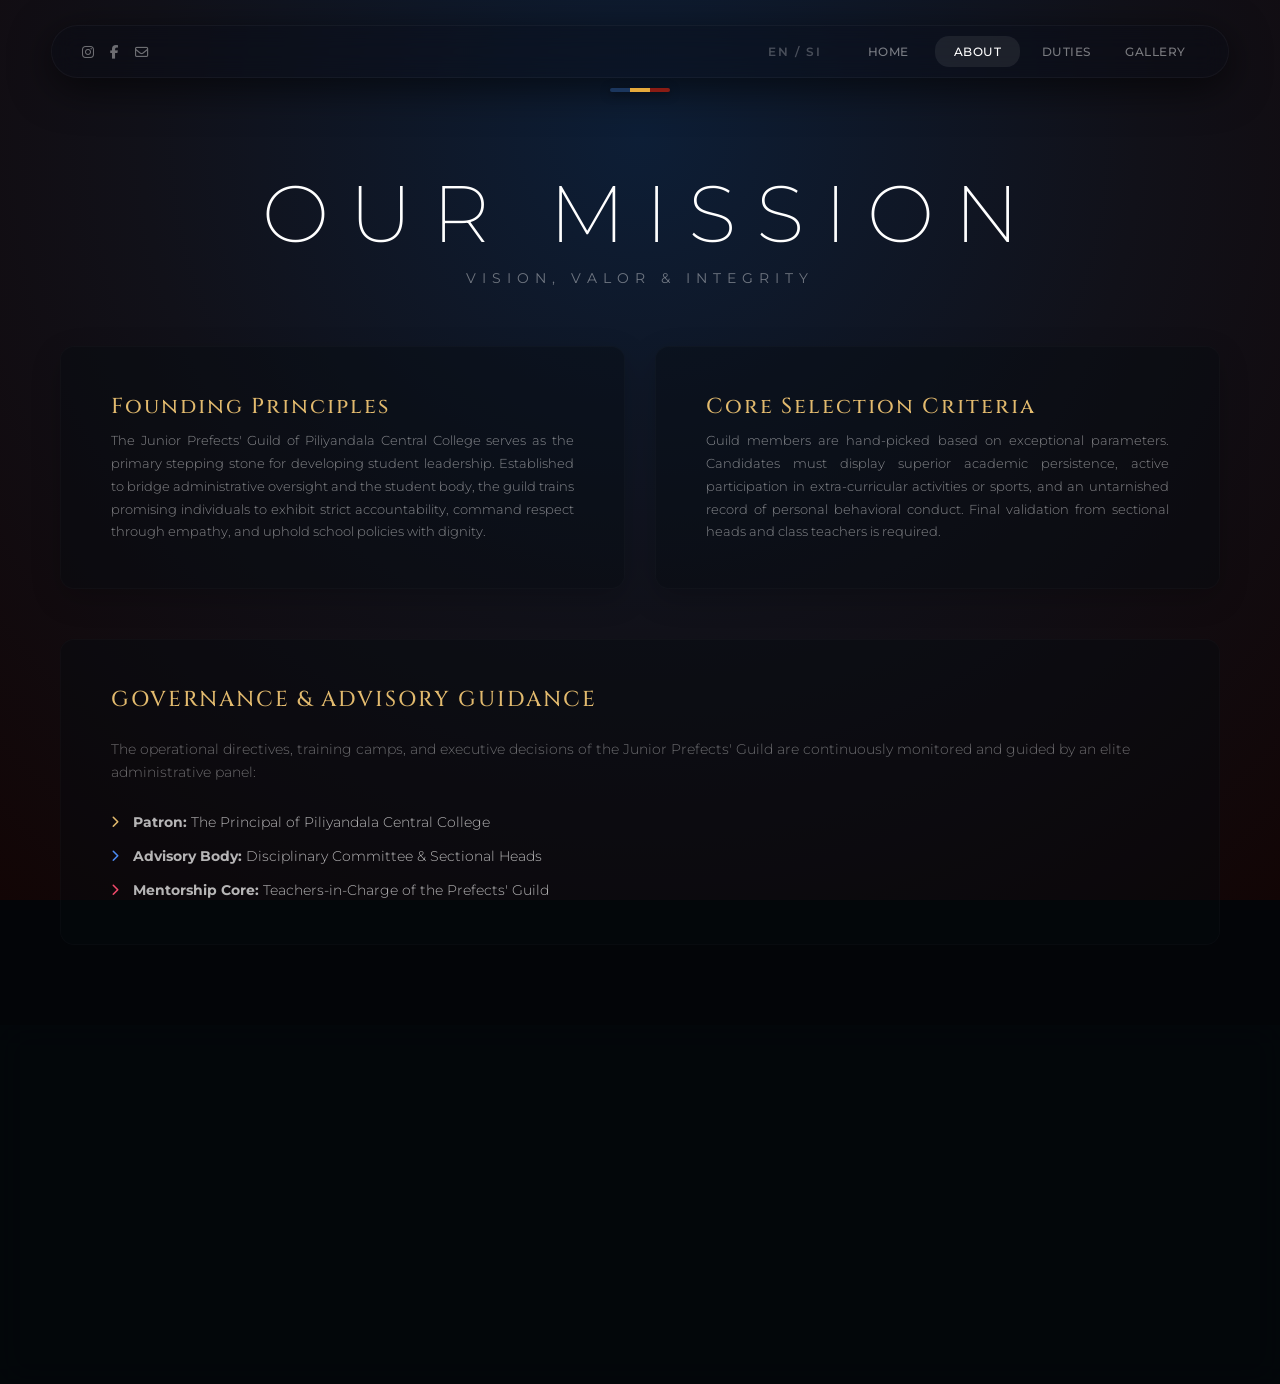
==== commit 3ab087fc: "Update about.html" ====
--- a/about.html
+++ b/about.html
@@ -98,9 +98,9 @@
                 <p>Upholding peer group administrative integrity, situational discipline, and traditional service excellence under the guidance of the Piliyandala Central College alma mater governance core.</p>
                 
                 <div class="footer-social-row">
-                    <a href="#" aria-label="Facebook"><i class="fa-brands fa-facebook-f"></i></a>
-                    <a href="#" aria-label="Instagram"><i class="fa-brands fa-instagram"></i></a>
-                    <a href="#" aria-label="YouTube"><i class="fa-brands fa-youtube"></i></a>
+                    <a href="#" aria-label="Facebook"><i class="fa-brands fa-tiktok"></i></a>
+                    <a href="https://www.instagram.com/pccjpg.official?utm_source=qr&igsh=MXJ1ZzZpM3Jxem1oaQ==" aria-label="Instagram"><i class="fa-brands fa-instagram"></i></a>
+                    <a href="https://www.youtube.com/@PCCJPG.Official" aria-label="YouTube"><i class="fa-brands fa-youtube"></i></a>
                     <a href="https://whatsapp.com/channel/0029VbBQIT79mrGWxrXcm83q" aria-label="WhatsApp"><i class="fa-brands fa-whatsapp"></i></a>
                 </div>
             </div>
@@ -148,4 +148,4 @@
         </div>
     </footer>
 </body>
-</html>+</html>
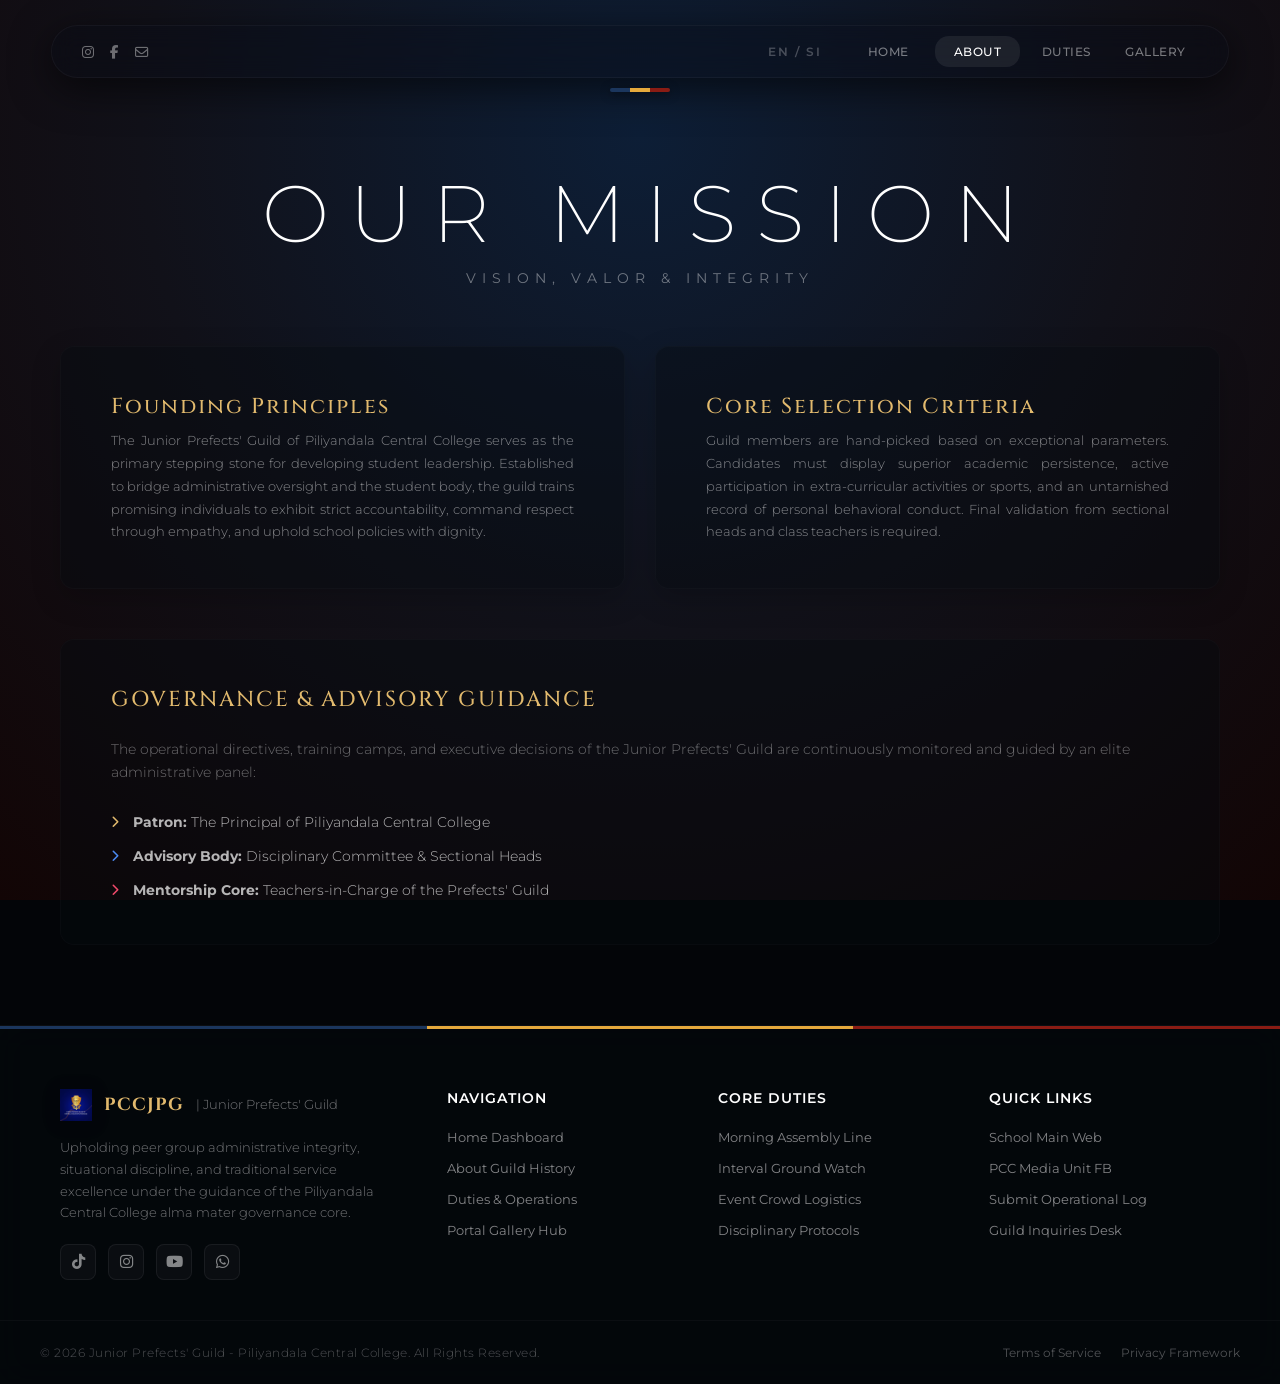
==== commit 8f980c49: "Update about.html" ====
--- a/about.html
+++ b/about.html
@@ -98,7 +98,7 @@
                 <p>Upholding peer group administrative integrity, situational discipline, and traditional service excellence under the guidance of the Piliyandala Central College alma mater governance core.</p>
                 
                 <div class="footer-social-row">
-                    <a href="#" aria-label="Facebook"><i class="fa-brands fa-tiktok"></i></a>
+                    <a href="https://www.tiktok.com/@pccjpgmc?is_from_webapp=1&sender_device=pc" target="_blank" aria-label="TikTok"><i class="fa-brands fa-tiktok"></i></a>
                     <a href="https://www.instagram.com/pccjpg.official?utm_source=qr&igsh=MXJ1ZzZpM3Jxem1oaQ==" aria-label="Instagram"><i class="fa-brands fa-instagram"></i></a>
                     <a href="https://www.youtube.com/@PCCJPG.Official" aria-label="YouTube"><i class="fa-brands fa-youtube"></i></a>
                     <a href="https://whatsapp.com/channel/0029VbBQIT79mrGWxrXcm83q" aria-label="WhatsApp"><i class="fa-brands fa-whatsapp"></i></a>
